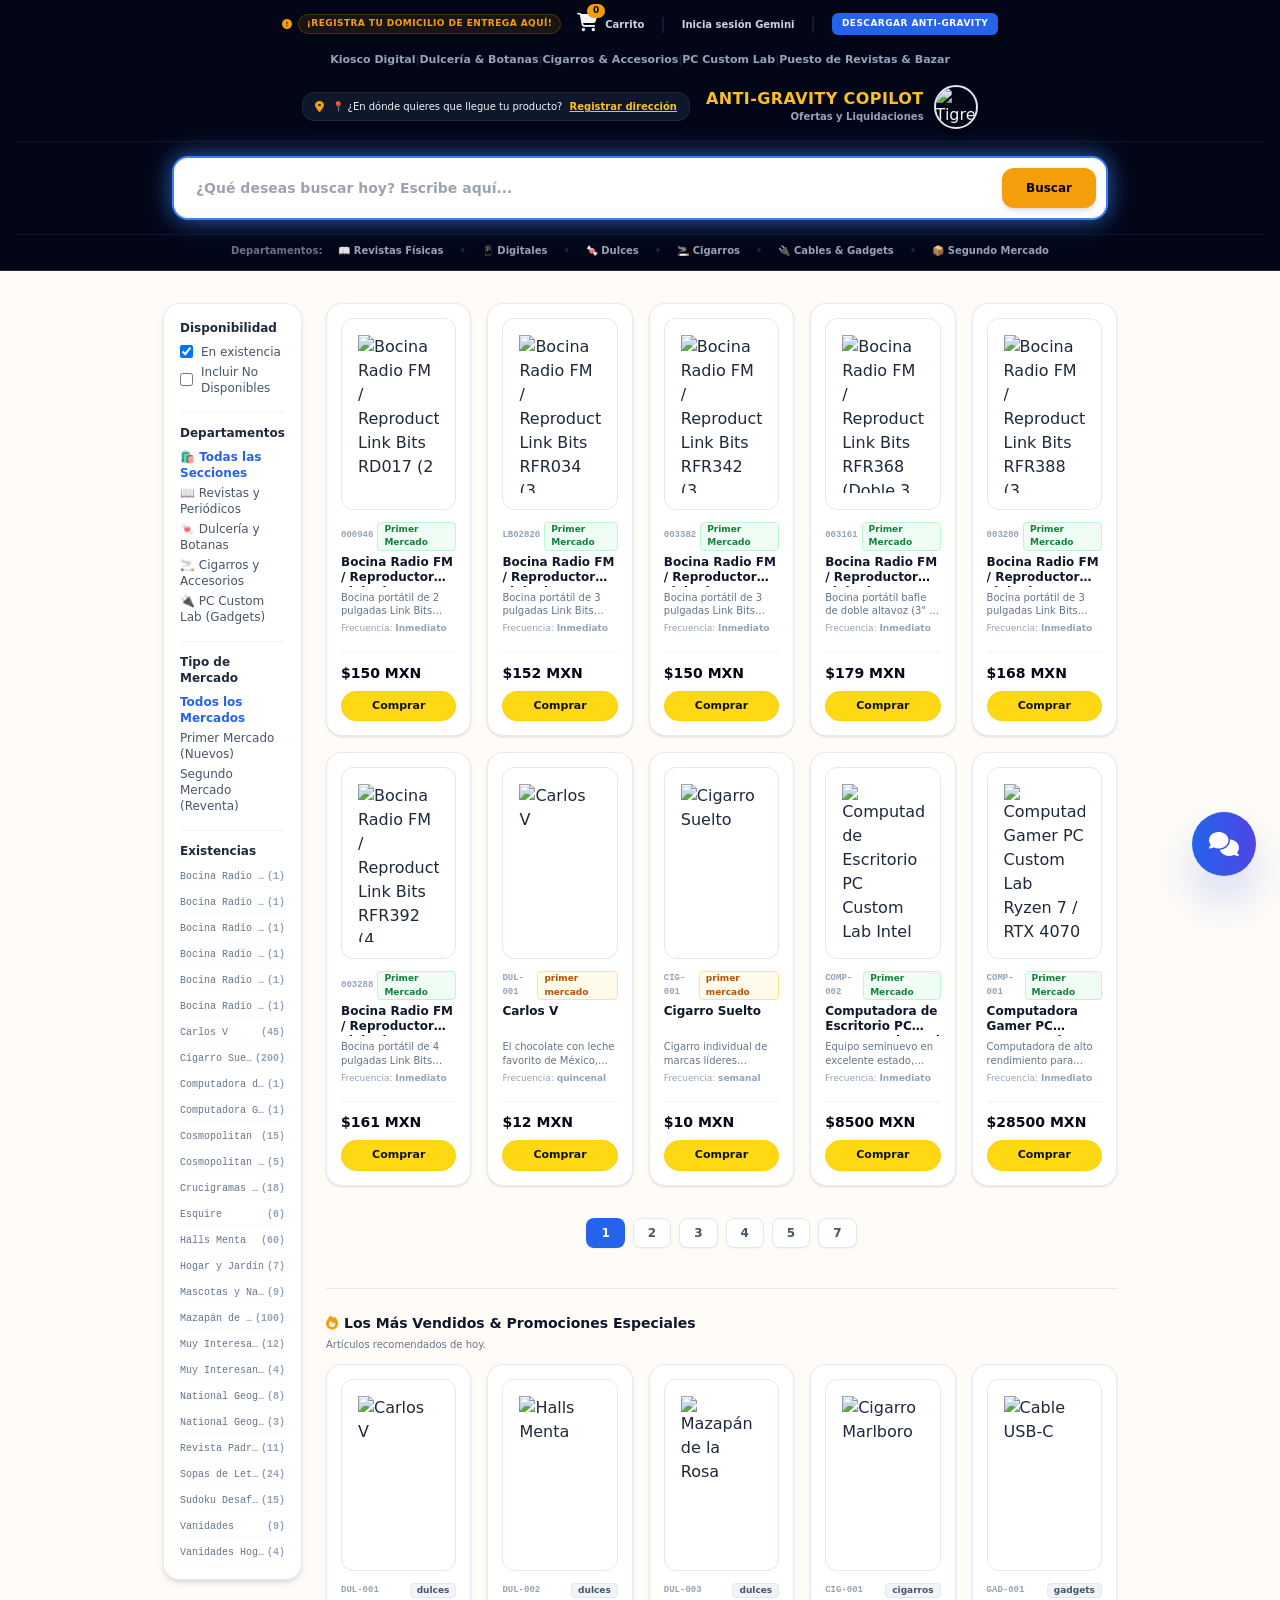
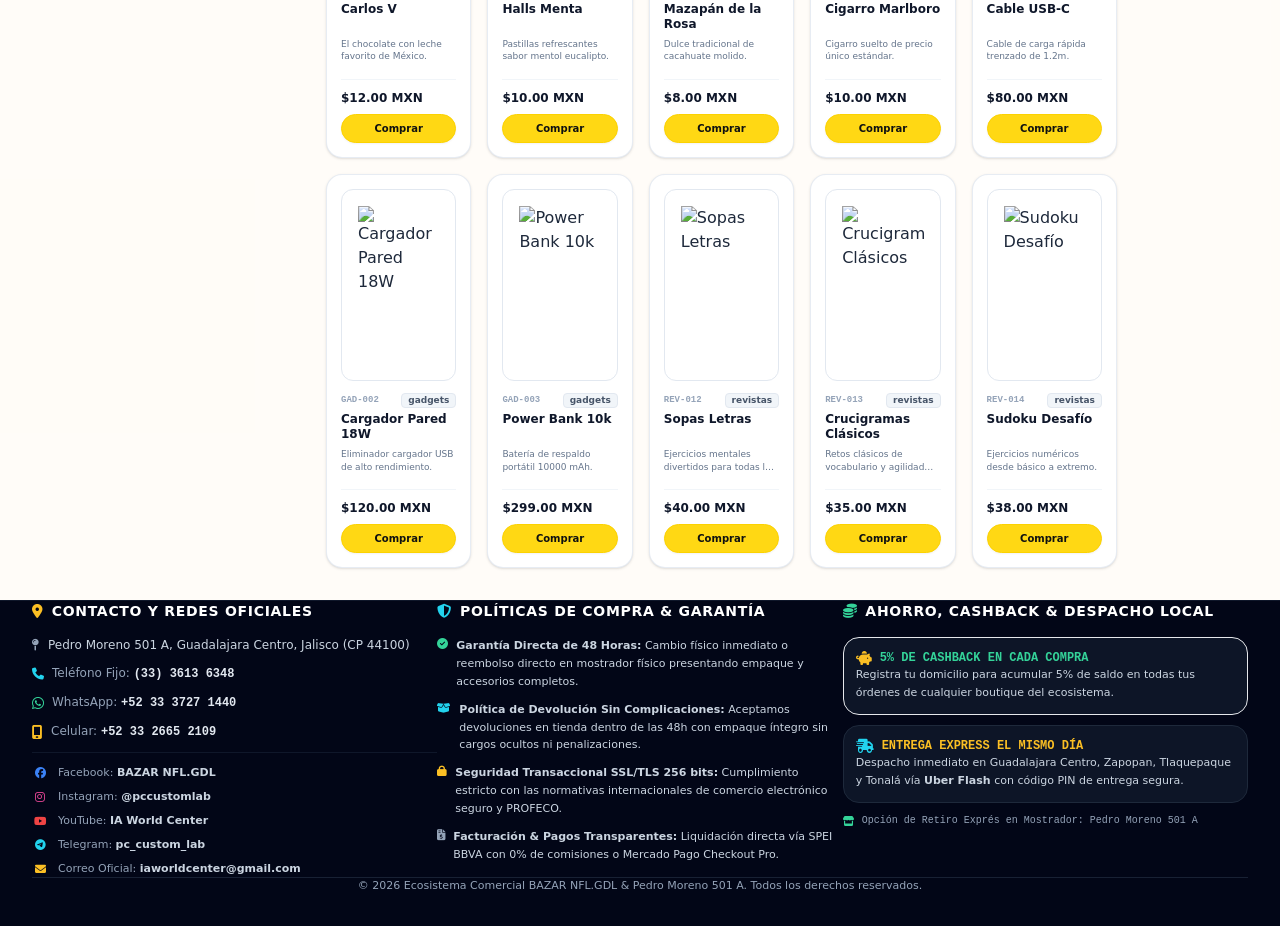
==== .hermes/desktop-attachments/index.html @ 307dc68a "perf: optimizacion PageSpeed Insights (Service Worker cache-first, defer scripts, dimensionamiento d" ====
<!DOCTYPE html>
<html lang="es">
<head>
    <meta charset="UTF-8">
    <meta name="viewport" content="width=device-width, initial-scale=1.0">
    <title>Ofertas y Liquidaciones | Puesto de Revistas &amp; Bazar</title>
    <meta name="google-site-verification" content="8K2sKSVop9TiESQupe6QkSBIJjwXpli847qEAWCq87I" />
    <meta name="google-site-verification" content="BwSy5nNuFFrHJUtxe189nJtPxM4h5QY-SxK1V8wqYDE" />
    <style>
        :root { 
            --fondo: #FFF7ED; 
            --azul: #123B5D; 
            --azul-vivo: #1677B8; 
            --naranja: #F05A28; 
            --dorado: #F6B73C; 
            --texto: #1F2937; 
            --crema: #FFFDF9; 
        }
        * { box-sizing: border-box; }
        body { 
            margin: 0; 
            background: var(--crema); 
            color: var(--texto); 
            font-family: "Segoe UI", system-ui, -apple-system, BlinkMacSystemFont, sans-serif; 
            min-height: 100vh;
            display: flex;
            flex-direction: column;
        }
        .neon-search-frame {
            border: 2px solid #3b82f6;
            box-shadow: 0 0 25px rgba(59, 130, 246, 0.75);
        }
    
        #chatbot-window { height: 520px; max-height: 85vh; }
</style>
    <link href="../../assets/css/tailwind-built.css" rel="stylesheet" />
<script>    function getCart() {
        const stored = localStorage.getItem("ecosystem_global_cart");
        return stored ? JSON.parse(stored) : [];
    }
    function saveCart(cart) {
    // FUNCIONES DEL CARRITO SLIDE-OVER DRAWER
    window.openCartDrawer = function() {
        const drawer = document.getElementById("cartDrawer");
        if (drawer) {
            drawer.classList.remove("hidden");
            renderDrawerCart();
        }
    }
    
    window.closeCartDrawer = function() {
        const drawer = document.getElementById("cartDrawer");
        if (drawer) drawer.classList.add("hidden");
    }
    
    window.removeFromCart = function(sku) {
        let cart = getCart();
        cart = cart.filter(item => item.sku !== sku);
        saveCart(cart);
        renderDrawerCart();
    }
    
    window.changeQuantity = function(sku, amount) {
        let cart = getCart();
        const item = cart.find(i => i.sku === sku);
        if (item) {
            item.quantity = (item.quantity || 1) + amount;
            if (item.quantity <= 0) {
                cart = cart.filter(i => i.sku !== sku);
            }
        }
        saveCart(cart);
        renderDrawerCart();
    }
    
    window.renderDrawerCart = function() {
        const container = document.getElementById("drawer-cart-items");
        const subtotalDisplay = document.getElementById("drawer-subtotal");
        if (!container) return;
        
        const cart = getCart();
        container.innerHTML = "";
        
        if (cart.length === 0) {
            container.innerHTML = `
                <div class="text-center py-12 text-slate-500">
                    <i class="fa-solid fa-cart-flatbed text-4xl mb-3 block opacity-40"></i>
                    <p class="text-xs font-semibold">Tu carrito está vacío.</p>
                </div>
            `;
            if (subtotalDisplay) subtotalDisplay.innerText = "$0.00 MXN";
            return;
        }
        
        let subtotal = 0;
        cart.forEach(item => {
            const price = parseFloat(item.precio);
            const qty = item.quantity || 1;
            const itemTotal = price * qty;
            subtotal += itemTotal;
            
            const div = document.createElement("div");
            div.className = "flex items-center gap-3.5 bg-slate-950 border border-slate-800/80 rounded-2xl p-3 shadow-md";
            div.innerHTML = `
                <div class="w-12 h-16 rounded-lg overflow-hidden bg-slate-900 border border-slate-800 shrink-0">
                    <img loading="lazy" src="${item.imagen}" alt="${item.nombre}" class="w-full h-full object-contain p-1 bg-slate-50">
                </div>
                <div class="flex-1 flex flex-col justify-between min-h-[50px]">
                    <div class="flex justify-between items-start gap-1">
                        <h4 class="text-[11px] font-black text-white leading-tight line-clamp-2">${item.nombre}</h4>
                        <button onclick="removeFromCart('${item.sku}')" class="text-slate-500 hover:text-red-400 text-xs cursor-pointer">
                            <i class="fa-solid fa-trash-can"></i>
                        </button>
                    </div>
                    <div class="flex justify-between items-center mt-1">
                        <span class="text-xs font-black text-amber-400">$${price.toFixed(2)}</span>
                        <div class="flex items-center gap-2.5 bg-slate-900 border border-slate-800 rounded-lg px-2 py-0.5">
                            <button onclick="changeQuantity('${item.sku}', -1)" class="text-[10px] text-slate-400 hover:text-white cursor-pointer"><i class="fa-solid fa-minus"></i></button>
                            <span class="text-[11px] font-mono font-bold w-3 text-center">${qty}</span>
                            <button onclick="changeQuantity('${item.sku}', 1)" class="text-[10px] text-slate-400 hover:text-white cursor-pointer"><i class="fa-solid fa-plus"></i></button>
                        </div>
                    </div>
                </div>
            `;
            container.appendChild(div);
        });
        
        if (subtotalDisplay) subtotalDisplay.innerText = `$${subtotal.toFixed(2)} MXN`;
    }

        localStorage.setItem("ecosystem_global_cart", JSON.stringify(cart));
        updateCartBadge();
    }
    function updateCartBadge() {
        const cart = getCart();
        let totalQty = 0;
        cart.forEach(item => totalQty += (item.quantity || 1));
        const badge = document.getElementById("cart-badge-count");
        if (badge) badge.innerText = totalQty;
    }
    function addToCart(sku) {
        const prod = productCatalog.find(p => p.sku === sku);
        if (!prod) return;

        const cart = getCart();
        const existing = cart.find(item => item.sku === sku);
        if (existing) {
            existing.quantity = (existing.quantity || 1) + 1;
        } else {
            cart.push({ ...prod, quantity: 1 });
        }
        saveCart(cart);

        // Show toast alert for 3 seconds
        const toast = document.getElementById("cartToast");
        const toastDetails = document.getElementById("cartToastDetails");
        let totalQty = 0;
        cart.forEach(item => totalQty += (item.quantity || 1));

        if (toast && toastDetails) {
            toastDetails.innerText = `Llevas ${totalQty} artículo(s) en tu carrito.`;
            toast.classList.remove("hidden");
            setTimeout(() => {
                toast.classList.add("hidden");
            }, 3000);
        }
    }
    function goToCheckout() {
        window.location.href = "checkout.html";
    }
    
    // Auto-update badge on load
    document.addEventListener("DOMContentLoaded", () => {
        updateCartBadge();
    });



    function updateHeaderDeliveryPrompt() {
        const promptDiv = document.getElementById("header-delivery-prompt");
        if (!promptDiv) return;
        const stored = localStorage.getItem("user_delivery_address");
        // Check if we are inside pc-custom-lab (uses relative path for checkout)
        const isPcCustomLab = window.location.pathname.includes("pc-custom-lab");
        const checkoutUrl = isPcCustomLab ? "../mi-puesto-bazar/checkout.html" : "checkout.html";
        
        if (stored) {
            const data = JSON.parse(stored);
            promptDiv.innerHTML = `<i class="fa-solid fa-location-dot text-emerald-400 animate-bounce"></i> <span class="text-emerald-400 font-bold">Enviar a ${data.name.split(' ')[0]} (${data.city.split(',')[0]})</span>`;
        } else {
            promptDiv.innerHTML = `<i class="fa-solid fa-circle-exclamation text-amber-500 animate-pulse"></i> <span class="text-amber-500 font-black uppercase tracking-wider text-[9px] bg-amber-500/10 px-2 py-0.5 rounded-full border border-amber-500/20">¡Registra tu domicilio de entrega aquí!</span>`;
        }
        promptDiv.classList.remove("hidden");
    }
    
    // Auto-run on load
    document.addEventListener("DOMContentLoaded", () => {
        updateHeaderDeliveryPrompt();
    });

</script>
    <link rel="stylesheet" href="https://cdnjs.cloudflare.com/ajax/libs/font-awesome/6.4.0/css/all.min.css">

    <!-- Open Graph para Applebot, Siri, Spotlight, Facebook, Discord -->
    <meta property="og:title" content="Ofertas y Liquidaciones | Tienda Oficial" />
    <meta property="og:description" content="Encuentra las mejores ofertas y liquidaciones en revistas, dulces, cigarros y gadgets en nuestro puesto local. ¡Hasta 5% de cashback!" />
    <meta property="og:image" content="https://iaworldcenter-creator.github.io/ofertas-y-liquidaciones-/assets/img/portadas/science_cover.webp" />
    <meta property="og:url" content="https://iaworldcenter-creator.github.io/ofertas-y-liquidaciones-/index.html" />
    <meta property="og:type" content="website" />
    <meta property="og:site_name" content="Puesto de Revistas &amp; Bazar" />

    <!-- Datos estructurados de Schema.org para Google, Bing y Apple Search -->
    <script type="application/ld+json">
    {
      "@context": "https://schema.org",
      "@type": "WebSite",
      "name": "Ofertas y Liquidaciones",
      "url": "https://iaworldcenter-creator.github.io/ofertas-y-liquidaciones-/index.html",
      "description": "Encuentra las mejores ofertas y liquidaciones en revistas, dulces, cigarros y gadgets en nuestro puesto local. ¡Hasta 5% de cashback!",
      "potentialAction": {
        "@type": "SearchAction",
        "target": "https://iaworldcenter-creator.github.io/ofertas-y-liquidaciones-/index.html?q={search_term_string}",
        "query-input": "required name=search_term_string"
      }
    }
    </script>


    <link rel="preload" href="https://cdnjs.cloudflare.com/ajax/libs/font-awesome/6.4.0/css/all.min.css" as="style" onload="this.onload=null;this.rel='stylesheet'">

    <style>
        @media (max-width: 768px) {
            video { display: none !important; }
            .mobile-video-fallback { display: block !important; }
        }
    </style>
    <link rel="stylesheet" href="css/ux-conversion.css">
<script>
if ('serviceWorker' in navigator) {
  window.addEventListener('load', () => {
    navigator.serviceWorker.register('./sw.js').catch(() => {});
  });
}
</script>
</head>
<body>
<!-- FRANJA NEGRA DE NAVEGACIÓN SUPERIOR AMPLIADA (ECOSISTEMA & AI CO-PILOT) -->
<!-- FRANJA NEGRA DE NAVEGACIÓN SUPERIOR AMPLIADA (ECOSISTEMA & AI CO-PILOT) -->
<header class="w-full bg-slate-950 border-b border-slate-800 pt-3 pb-3 px-4 flex flex-col gap-2.5 relative z-[100] text-slate-100">
    <!-- Nivel 1: Izquierda (Carrito, Sesión, Software) | Centro (Enlaces Ecosistema) | Derecha (Marca, Logo, Dirección) -->
    <div class="w-full flex flex-col xl:flex-row justify-between items-center gap-4 border-b border-slate-800/40 pb-3 px-2">
        
        <!-- IZQUIERDA: Carrito, Sesión y Descarga -->
        <div class="flex items-center gap-4 shrink-0 flex-wrap justify-center">
            <!-- Letrero dinámico de Domicilio para estimular el registro -->
            <div id="header-delivery-prompt" class="hidden flex items-center gap-1.5 text-[10px] cursor-pointer hover:underline text-slate-300 transition" onclick="const isPc = window.location.pathname.includes('pc-custom-lab'); window.location.href = isPc ? '../mi-puesto-bazar/checkout.html' : 'checkout.html'"></div>
            
            <!-- Carrito de Compras Estilo Amazon -->
            <div class="flex items-center gap-2 cursor-pointer group" onclick="window.location.href='checkout.html'">
                <div class="relative">
                    <i class="fa-solid fa-cart-shopping text-slate-100 text-lg hover:text-amber-400 transition"></i>
                    <span id="cart-badge-count" class="absolute -top-2 -right-2 bg-amber-500 text-slate-950 text-[9px] font-black rounded-full px-1.5 py-0.2 min-w-[15px] text-center">0</span>
                </div>
                <span class="text-[10px] font-bold text-slate-300 group-hover:text-white transition">Carrito</span>
            </div>
            <span class="text-slate-800">|</span>
            <a href="https://gemini.google.com" target="_blank" rel="noopener noreferrer" class="text-[10px] font-bold text-slate-300 hover:text-amber-400 transition">Inicia sesión Gemini</a>
            <span class="text-slate-800">|</span>
            <a href="https://github.com/google-deepmind" target="_blank" rel="noopener noreferrer" class="bg-blue-600 hover:bg-blue-500 text-white font-black px-2.5 py-1 rounded-md transition text-[9px] uppercase tracking-wider">Descargar Anti-Gravity</a>
        </div>

        <!-- CENTRO: Enlaces Ecosistema -->
        <div class="flex flex-wrap justify-center items-center gap-x-2.5 gap-y-1 text-[11px] font-semibold text-slate-400">
            <a href="https://iaworldcenter-creator.github.io/kiosco-digital/" class="hover:text-amber-400 transition">Kiosco Digital</a>
            <span class="text-slate-800">|</span>
            <a href="https://iaworldcenter-creator.github.io/dulces-bazar/" class="hover:text-amber-400 transition">Dulcería &amp; Botanas</a>
            <span class="text-slate-800">|</span>
            <a href="https://iaworldcenter-creator.github.io/cigarros-bazar/" class="hover:text-amber-400 transition">Cigarros &amp; Accesorios</a>
            <span class="text-slate-800">|</span>
            <a href="https://iaworldcenter-creator.github.io/pc-custom-lab/" class="hover:text-amber-400 transition">PC Custom Lab</a>
            <span class="text-slate-800">|</span>
            <a href="https://iaworldcenter-creator.github.io/mi-puesto-bazar/" class="hover:text-amber-400 transition">Puesto de Revistas &amp; Bazar</a>
        </div>

        <!-- DERECHA: Marca, Logo y Dirección -->
        <div class="flex items-center gap-4 shrink-0 flex-wrap justify-center">
            <!-- Dirección de Entrega -->
            <div class="flex items-center gap-2 bg-slate-900 border border-slate-800 rounded-xl px-3 py-1.5 shadow-md">
                <i class="fa-solid fa-location-dot text-amber-500 text-xs animate-bounce"></i>
                <div class="text-[10px]" id="delivery-address-display">
                    <span>📍 ¿En dónde quieres que llegue tu producto? </span>
                    <button onclick="openDeliveryModal()" class="text-amber-400 hover:text-amber-300 font-black underline ml-1 cursor-pointer">Registrar dirección</button>
                </div>
            </div>
            <!-- Logo y Marca -->
            <div class="flex items-center gap-2.5">
                <div class="flex flex-col text-right">
                    <span class="text-base font-black text-amber-400 tracking-wide uppercase leading-tight">Anti-Gravity Copilot</span>
                    <span class="text-[10px] font-bold text-slate-400 leading-none">Ofertas y Liquidaciones</span>
                </div>
                <img loading="lazy" decoding="async" src="assets/img/mascota_tigre.webp" alt="Tigre Logo" class="w-11 h-11 rounded-full object-cover border-2 border-amber-500 shadow-md">
            </div>
        </div>

    </div>

    <!-- Nivel 2: Barra de Búsqueda Centrada de 6 Columnas -->
    <div class="w-full grid grid-cols-1 md:grid-cols-8 gap-0 mt-1">
        <div class="hidden md:block col-span-1"></div>
        <div class="col-span-1 md:col-span-6 px-4 md:px-0">
            <form class="flex items-center gap-2 p-2.5 rounded-2xl bg-white w-full neon-search-frame" role="search" onsubmit="return false;">
                <label class="sr-only" for="siteSearch">¿Qué deseas buscar hoy?</label>
                <input id="siteSearch" name="q" type="text" placeholder="¿Qué deseas buscar hoy? Escribe aquí..." class="flex-1 bg-transparent border-0 outline-none text-slate-900 font-bold text-sm px-3 placeholder-slate-400" autocomplete="off">
                <button type="submit" class="bg-amber-500 hover:bg-amber-400 text-slate-950 font-black px-6 py-3 rounded-xl text-xs transition shadow-md hover:scale-103 shrink-0">Buscar</button>
            </form>
        </div>
        <div class="hidden md:block col-span-1"></div>
    </div>

    <!-- Nivel 3: Atajos de Categoría/Departamentos (Sub-Navegación) -->
    <div class="w-full flex justify-center items-center gap-4 text-[10px] font-bold text-slate-400 border-t border-slate-900 pt-2 mt-1 flex-wrap">
        <span class="text-slate-500">Departamentos:</span>
        <button onclick="filterByDept('revistas'); filterByMarket('Primer Mercado');" class="hover:text-amber-400 transition">📖 Revistas Físicas</button>
        <span class="text-slate-800">•</span>
        <a href="https://iaworldcenter-creator.github.io/kiosco-digital/" class="hover:text-amber-400 transition">📱 Digitales</a>
        <span class="text-slate-800">•</span>
        <a href="https://iaworldcenter-creator.github.io/dulces-bazar/" class="hover:text-amber-400 transition">🍬 Dulces</a>
        <span class="text-slate-800">•</span>
        <a href="https://iaworldcenter-creator.github.io/cigarros-bazar/" class="hover:text-amber-400 transition">🚬 Cigarros</a>
        <span class="text-slate-800">•</span>
        <a href="https://iaworldcenter-creator.github.io/pc-custom-lab/" class="hover:text-amber-400 transition">🔌 Cables &amp; Gadgets</a>
        <span class="text-slate-800">•</span>
        <button onclick="filterByDept('revistas'); filterByMarket('Segundo Mercado');" class="hover:text-amber-400 transition">📦 Segundo Mercado</button>
    </div>
</header>
<main id="main-content">


<!-- MODAL DE REGISTRO DE DIRECCIÓN (GLASSMORPHISM) -->
<div id="deliveryModal" class="fixed inset-0 z-[200] hidden flex items-center justify-center bg-slate-950/80 backdrop-blur-md px-4">
    <div class="bg-slate-900/90 border border-slate-800 rounded-3xl p-6 sm:p-8 max-w-md w-full shadow-2xl relative overflow-hidden text-slate-100">
        <h3 class="text-lg font-black text-white mb-2 flex items-center gap-2">
            <i class="fa-solid fa-map-location-dot text-amber-500"></i> Registrar Domicilio de Entrega
        </h3>
        <p class="text-[11px] text-slate-400 mb-4 leading-relaxed">
            ⚠️ <strong>Nota:</strong> Servicio disponible únicamente a no más de <strong>5 km de distancia</strong> de nuestra sucursal Centro.
        </p>
        <form id="deliveryForm" onsubmit="saveDeliveryAddress(event)" class="flex flex-col gap-3">
            <div>
                <label class="block text-[10px] font-mono text-slate-400 uppercase mb-1 font-bold">Nombre Completo</label>
                <input type="text" id="deliveryName" required placeholder="Ej. Juan Pérez" class="w-full bg-slate-950 border border-slate-800 rounded-xl px-3 py-2 text-xs text-white outline-none focus:border-blue-500">
            </div>
            <div>
                <label class="block text-[10px] font-mono text-slate-400 uppercase mb-1 font-bold">Teléfono de Contacto</label>
                <input type="tel" id="deliveryPhone" required placeholder="Ej. 3337271440" class="w-full bg-slate-950 border border-slate-800 rounded-xl px-3 py-2 text-xs text-white outline-none focus:border-blue-500">
            </div>
            <div>
                <label class="block text-[10px] font-mono text-slate-400 uppercase mb-1 font-bold">Correo Electrónico</label>
                <input type="email" id="deliveryEmail" required placeholder="Ej. cliente@correo.com" class="w-full bg-slate-950 border border-slate-800 rounded-xl px-3 py-2 text-xs text-white outline-none focus:border-blue-500">
            </div>
            <div>
                <label class="block text-[10px] font-mono text-slate-400 uppercase mb-1 font-bold">Calle y Número</label>
                <input type="text" id="deliveryStreet" required placeholder="Ej. Av. Pedro Moreno 123" class="w-full bg-slate-950 border border-slate-800 rounded-xl px-3 py-2 text-xs text-white outline-none focus:border-blue-500">
            </div>
            <div class="grid grid-cols-2 gap-2.5">
                <div>
                    <label class="block text-[10px] font-mono text-slate-400 uppercase mb-1 font-bold">Colonia</label>
                    <input type="text" id="deliveryColonia" required placeholder="Ej. Centro" class="w-full bg-slate-950 border border-slate-800 rounded-xl px-3 py-2 text-xs text-white outline-none focus:border-blue-500">
                </div>
                <div>
                    <label class="block text-[10px] font-mono text-slate-400 uppercase mb-1 font-bold">Ciudad</label>
                    <input type="text" id="deliveryCity" required placeholder="Ej. Guadalajara" class="w-full bg-slate-950 border border-slate-800 rounded-xl px-3 py-2 text-xs text-white outline-none focus:border-blue-500">
                </div>
            </div>
            <div class="flex gap-2.5 mt-2">
                <button type="button" onclick="closeDeliveryModal()" class="flex-1 bg-slate-800 hover:bg-slate-700 text-slate-300 font-bold py-2 rounded-xl text-xs transition">Cancelar</button>
                <button type="submit" class="flex-1 bg-amber-500 hover:bg-amber-400 text-slate-950 font-black py-2 rounded-xl text-xs transition">Guardar</button>
            </div>
        </form>
    </div>
</div>

<!-- CONTENIDO DE 8 COLUMNAS (1 y 8 VACÍAS PERMANENTEMENTE) -->
<main class="flex-1 bg-orange-50/15 w-full py-8 text-slate-800">
    <div class="w-full grid grid-cols-1 md:grid-cols-8 gap-6 px-4 md:px-0">
        <!-- Columna 1: Vacía -->
        <div class="hidden md:block col-span-1"></div>

        <!-- Espacio Central de 6 Columnas (Columnas 2 a 7) -->
        <div class="col-span-1 md:col-span-6 grid grid-cols-1 lg:grid-cols-6 gap-6 items-start">
            
            <!-- Columna 2 (Spans 1 de las 6 columnas centrales): Sidebar estilo Amazon (Filtros y checklist) -->
            <div class="lg:col-span-1 bg-white p-4 rounded-2xl border border-slate-200/80 shadow-md flex flex-col gap-4">
                <div>
                    <h4 class="text-xs font-black text-slate-800 mb-2">Disponibilidad</h4>
                    <label class="flex items-center gap-2 text-xs text-slate-600 mb-1 cursor-pointer">
                        <input type="checkbox" checked class="rounded border-slate-300 text-blue-600 focus:ring-blue-500">
                        <span>En existencia</span>
                    </label>
                    <label class="flex items-center gap-2 text-xs text-slate-600 cursor-pointer">
                        <input type="checkbox" class="rounded border-slate-300 text-blue-600 focus:ring-blue-500">
                        <span>Incluir No Disponibles</span>
                    </label>
                </div>

                <div class="border-t border-slate-100 pt-3">
                    <h4 class="text-xs font-black text-slate-800 mb-2">Departamentos</h4>
                    <ul class="flex flex-col gap-1 text-xs text-slate-600" id="department-filter-list">
                        <li class="font-bold text-blue-600 cursor-pointer hover:underline" onclick="filterByDept('todas')">🛍️ Todas las Secciones</li>
                        <li class="cursor-pointer hover:text-blue-600" onclick="filterByDept('revistas')">📖 Revistas y Periódicos</li>
                        <li class="cursor-pointer hover:text-blue-600" onclick="filterByDept('dulces')">🍬 Dulcería y Botanas</li>
                        <li class="cursor-pointer hover:text-blue-600" onclick="filterByDept('cigarros')">🚬 Cigarros y Accesorios</li>
                        <li class="cursor-pointer hover:text-blue-600" onclick="filterByDept('gadgets')">🔌 PC Custom Lab (Gadgets)</li>
                    </ul>
                </div>

                <div class="border-t border-slate-100 pt-3">
                    <h4 class="text-xs font-black text-slate-800 mb-2">Tipo de Mercado</h4>
                    <ul class="flex flex-col gap-1 text-xs text-slate-600" id="market-filter-list">
                        <li class="font-bold text-blue-600 cursor-pointer hover:underline" onclick="filterByMarket('todas')">Todos los Mercados</li>
                        <li class="cursor-pointer hover:text-blue-600" onclick="filterByMarket('Primer Mercado')">Primer Mercado (Nuevos)</li>
                        <li class="cursor-pointer hover:text-blue-600" onclick="filterByMarket('Segundo Mercado')">Segundo Mercado (Reventa)</li>
                    </ul>
                </div>

                <div class="border-t border-slate-100 pt-3">
                    <h4 class="text-xs font-black text-slate-800 mb-2">Existencias</h4>
                    <ul class="flex flex-col gap-1.5 font-mono text-[10px] text-slate-500" id="magazine-stock-list">
                        <!-- Títulos y stock -->
                    </ul>
                </div>
            </div>

            <!-- Columnas 3 a 7 (Spans 5 de las 6 columnas centrales): Rejilla de 5 columnas de tarjetas de producto -->
            <div class="lg:col-span-5 flex flex-col gap-6">
                <!-- Grid de 5 columnas en Escritorio, Scroll Horizontal en Móvil -->
                <div class="flex md:grid overflow-x-auto md:overflow-x-visible snap-x snap-mandatory md:snap-none grid-cols-1 sm:grid-cols-2 md:grid-cols-4 lg:grid-cols-5 gap-4 pb-4 md:pb-0" id="products-grid-container">
                    <!-- Tarjetas de producto cargadas por JS (10 rectángulos en total) -->
                </div>

                <!-- Paginación: Página 1, 2, 3, 4, 5, 7 -->
                <div class="flex justify-center items-center gap-2 mt-2 flex-wrap" id="pagination-controls">
                    <!-- Botones de página -->
                </div>

                <!-- SECCIÓN: LOS MÁS VENDIDOS & PROMOCIONES (10 productos) -->
                <div class="border-t border-slate-200 pt-6 mt-4 flex flex-col gap-3">
                    <h3 class="text-sm font-black text-slate-900 flex items-center gap-1.5">
                        <i class="fa-solid fa-fire text-amber-500"></i> Los Más Vendidos &amp; Promociones Especiales
                    </h3>
                    <p class="text-[10px] text-slate-500 -mt-2">Artículos recomendados de hoy.</p>
                    <div class="flex md:grid overflow-x-auto md:overflow-x-visible snap-x snap-mandatory md:snap-none grid-cols-1 sm:grid-cols-2 md:grid-cols-4 lg:grid-cols-5 gap-4 pb-4 md:pb-0" id="featured-grid-container">
                        <!-- 10 productos cargados por JS -->
                    </div>
                </div>
            </div>

        </div>

        <!-- Columna 8: Vacía -->
        <div class="hidden md:block col-span-1"></div>
    </div>
</main>

<script>
    // Base de datos de productos (Coincide con catalog.csv)
    const productCatalog = [
        {
                "sku": "000946",
                "nombre": "Bocina Radio FM / Reproductor Link Bits RD017 (2\" LED / TWS)",
                "imagen": "assets/img/bocinas/Gemini_Generated_Image_thbep9thbep9thbe.webp",
                "precio": "150",
                "frecuencia": "Inmediato",
                "inventario_tipo": "Primer Mercado",
                "categoria": "gadgets",
                "existencias": "1",
                "descripcion": "Bocina portátil de 2 pulgadas Link Bits modelo RD017. Cuenta con conexión Bluetooth inalámbrica, radio FM, reproductor USB y MicroSD/TF, iluminación LED multicolor y tecnología TWS.",
                "precio_original": "218",
                "modelo_caja": "RD017",
                "descuento": "45% OFF",
                "tamano_altavoz": "2 Pulgadas",
                "caracteristicas": "Conexión Bluetooth, Radio FM, Entrada USB, Tarjeta MicroSD/TF, Luces LED Multicolor, Tecnología TWS, Sonido HD"
        },
        {
                "sku": "LB02820",
                "nombre": "Bocina Radio FM / Reproductor Link Bits RFR034 (3\" Con Asa / TWS)",
                "imagen": "assets/img/bocinas/Gemini_Generated_Image_2ppzz92ppzz92ppz.webp",
                "precio": "152",
                "frecuencia": "Inmediato",
                "inventario_tipo": "Primer Mercado",
                "categoria": "gadgets",
                "existencias": "1",
                "descripcion": "Bocina portátil de 3 pulgadas Link Bits modelo RFR034 con asa de transporte integrada. Incluye Bluetooth, radio FM, reproductor USB/MicroSD y función TWS.",
                "precio_original": "221",
                "modelo_caja": "RFR034",
                "descuento": "45% OFF",
                "tamano_altavoz": "3 Pulgadas",
                "caracteristicas": "Conexión Bluetooth, Radio FM, Entrada USB, Tarjeta MicroSD/TF, Asa Superior Integrada, Tecnología TWS"
        },
        {
                "sku": "003382",
                "nombre": "Bocina Radio FM / Reproductor Link Bits RFR342 (3\" LED HD / TWS)",
                "imagen": "assets/img/bocinas/Gemini_Generated_Image_ikl59pikl59pikl5.webp",
                "precio": "150",
                "frecuencia": "Inmediato",
                "inventario_tipo": "Primer Mercado",
                "categoria": "gadgets",
                "existencias": "1",
                "descripcion": "Bocina portátil de 3 pulgadas Link Bits modelo RFR342. Diseño compacto con rejilla protectora, iluminación LED rítmica, Bluetooth, radio FM, USB/MicroSD y TWS.",
                "precio_original": "218",
                "modelo_caja": "RFR342",
                "descuento": "45% OFF",
                "tamano_altavoz": "3 Pulgadas",
                "caracteristicas": "Conexión Bluetooth, Radio FM, Entrada USB, Tarjeta MicroSD/TF, Luces LED, Sonido HD, Tecnología TWS"
        },
        {
                "sku": "003161",
                "nombre": "Bocina Radio FM / Reproductor Link Bits RFR368 (Doble 3\" x2 / Display / TWS)",
                "imagen": "assets/img/bocinas/Gemini_Generated_Image_yxthc8yxthc8yxth.webp",
                "precio": "179",
                "frecuencia": "Inmediato",
                "inventario_tipo": "Primer Mercado",
                "categoria": "gadgets",
                "existencias": "1",
                "descripcion": "Bocina portátil bafle de doble altavoz (3\" x 2) Link Bits modelo RFR368. Equipada con pantalla digital frontal, doble woofer con iluminación LED, radio FM, USB/MicroSD y TWS.",
                "precio_original": "260",
                "modelo_caja": "RFR368",
                "descuento": "45% OFF",
                "tamano_altavoz": "Doble 3\" (3\" x2)",
                "caracteristicas": "Doble Altavoz de 3\", Pantalla Display Digital, Conexión Bluetooth, Radio FM, Entrada USB, Tarjeta MicroSD/TF, Luces LED, TWS"
        },
        {
                "sku": "003280",
                "nombre": "Bocina Radio FM / Reproductor Link Bits RFR388 (3\" C/Micrófono / TWS)",
                "imagen": "assets/img/bocinas/Gemini_Generated_Image_n0hl1sn0hl1sn0hl.webp",
                "precio": "168",
                "frecuencia": "Inmediato",
                "inventario_tipo": "Primer Mercado",
                "categoria": "gadgets",
                "existencias": "1",
                "descripcion": "Bocina portátil de 3 pulgadas Link Bits modelo RFR388. Incluye micrófono alámbrico para karaoke o avisos, luces LED decorativas, Bluetooth, radio FM, lector USB/MicroSD y TWS.",
                "precio_original": "244",
                "modelo_caja": "RFR388",
                "descuento": "45% OFF",
                "tamano_altavoz": "3 Pulgadas",
                "caracteristicas": "Incluye Micrófono Alámbrico, Conexión Bluetooth, Radio FM, Entrada USB, Tarjeta MicroSD/TF, Luces LED, Tecnología TWS"
        },
        {
                "sku": "003288",
                "nombre": "Bocina Radio FM / Reproductor Link Bits RFR392 (4\" LED HD / TWS)",
                "imagen": "assets/img/bocinas/Gemini_Generated_Image_c92fjrc92fjrc92f.webp",
                "precio": "161",
                "frecuencia": "Inmediato",
                "inventario_tipo": "Primer Mercado",
                "categoria": "gadgets",
                "existencias": "1",
                "descripcion": "Bocina portátil de 4 pulgadas Link Bits modelo RFR392. Mayor potencia con altavoz de 4\", sonido HD, iluminación LED frontal, radio FM, reproductor USB/MicroSD y TWS.",
                "precio_original": "234",
                "modelo_caja": "RFR392",
                "descuento": "45% OFF",
                "tamano_altavoz": "4 Pulgadas",
                "caracteristicas": "Altavoz de 4\", Conexión Bluetooth, Radio FM, Entrada USB, Tarjeta MicroSD/TF, Luces LED rítmicas, Sonido HD, TWS"
        },
        {
                "sku": "DUL-001",
                "nombre": "Carlos V",
                "imagen": "assets/img/mascota_tigre.webp",
                "precio": "12",
                "frecuencia": "quincenal",
                "inventario_tipo": "primer mercado",
                "categoria": "dulces",
                "existencias": "45",
                "descripcion": "El chocolate con leche favorito de México, ideal para saciar un antojo dulce instantáneo.",
                "precio_original": "",
                "modelo_caja": "",
                "descuento": "",
                "tamano_altavoz": "",
                "caracteristicas": ""
        },
        {
                "sku": "CIG-001",
                "nombre": "Cigarro Suelto",
                "imagen": "assets/img/mascota_tigre.webp",
                "precio": "10",
                "frecuencia": "semanal",
                "inventario_tipo": "primer mercado",
                "categoria": "cigarros",
                "existencias": "200",
                "descripcion": "Cigarro individual de marcas líderes nacionales con precio de venta único y estándar.",
                "precio_original": "",
                "modelo_caja": "",
                "descuento": "",
                "tamano_altavoz": "",
                "caracteristicas": ""
        },
        {
                "sku": "COMP-002",
                "nombre": "Computadora de Escritorio PC Custom Lab Intel i5 / 16GB RAM / 500GB SSD",
                "imagen": "assets/img/portadas/tech_cover.webp",
                "precio": "8500",
                "frecuencia": "Inmediato",
                "inventario_tipo": "Primer Mercado",
                "categoria": "gadgets",
                "existencias": "1",
                "descripcion": "Equipo seminuevo en excelente estado, ideal para oficina, estudiantes y tareas del hogar.",
                "precio_original": "",
                "modelo_caja": "",
                "descuento": "",
                "tamano_altavoz": "",
                "caracteristicas": "Intel i5, 16GB RAM, 500GB SSD"
        },
        {
                "sku": "COMP-001",
                "nombre": "Computadora Gamer PC Custom Lab Ryzen 7 / RTX 4070 / 32GB RAM / 1TB SSD",
                "imagen": "assets/img/portadas/tech_cover.webp",
                "precio": "28500",
                "frecuencia": "Inmediato",
                "inventario_tipo": "Primer Mercado",
                "categoria": "gadgets",
                "existencias": "1",
                "descripcion": "Computadora de alto rendimiento para gaming y diseño. Ensamble premium nuevo con componentes certificados.",
                "precio_original": "",
                "modelo_caja": "",
                "descuento": "",
                "tamano_altavoz": "",
                "caracteristicas": "Ryzen 7, RTX 4070, 32GB RAM, 1TB SSD"
        },
        {
                "sku": "REV-003",
                "nombre": "Cosmopolitan",
                "imagen": "assets/img/portadas/casa_cover.webp",
                "precio": "75",
                "frecuencia": "mensual",
                "inventario_tipo": "primer mercado",
                "categoria": "revistas",
                "existencias": "15",
                "descripcion": "Moda, estilo de vida, tendencias de belleza e historias inspiradoras para la mujer moderna.",
                "precio_original": "",
                "modelo_caja": "",
                "descuento": "",
                "tamano_altavoz": "",
                "caracteristicas": ""
        },
        {
                "sku": "REV-008",
                "nombre": "Cosmopolitan Moda",
                "imagen": "assets/img/portadas/casa_cover.webp",
                "precio": "75",
                "frecuencia": "mensual",
                "inventario_tipo": "primer mercado",
                "categoria": "revistas",
                "existencias": "5",
                "descripcion": "Especial de temporada con las pasarelas internacionales y colecciones otoño-invierno.",
                "precio_original": "",
                "modelo_caja": "",
                "descuento": "",
                "tamano_altavoz": "",
                "caracteristicas": ""
        },
        {
                "sku": "REV-013",
                "nombre": "Crucigramas Clásicos",
                "imagen": "assets/img/portadas/tech_cover.webp",
                "precio": "35",
                "frecuencia": "semanal",
                "inventario_tipo": "segundo mercado",
                "categoria": "revistas",
                "existencias": "18",
                "descripcion": "Los retos clásicos de palabras y conocimiento general para resolver en tus ratos libres.",
                "precio_original": "",
                "modelo_caja": "",
                "descuento": "",
                "tamano_altavoz": "",
                "caracteristicas": ""
        },
        {
                "sku": "REV-005",
                "nombre": "Esquire",
                "imagen": "assets/img/portadas/tech_cover.webp",
                "precio": "90",
                "frecuencia": "mensual",
                "inventario_tipo": "primer mercado",
                "categoria": "revistas",
                "existencias": "6",
                "descripcion": "Estilo de vida masculino, alta relojería, automovilismo y cultura contemporánea.",
                "precio_original": "",
                "modelo_caja": "",
                "descuento": "",
                "tamano_altavoz": "",
                "caracteristicas": ""
        },
        {
                "sku": "DUL-002",
                "nombre": "Halls Menta",
                "imagen": "assets/img/mascota_tigre.webp",
                "precio": "10",
                "frecuencia": "quincenal",
                "inventario_tipo": "primer mercado",
                "categoria": "dulces",
                "existencias": "60",
                "descripcion": "Pastillas refrescantes con sabor a mentol eucalipto para despejar tu garganta y respiración.",
                "precio_original": "",
                "modelo_caja": "",
                "descuento": "",
                "tamano_altavoz": "",
                "caracteristicas": ""
        },
        {
                "sku": "REV-010",
                "nombre": "Hogar y Jardín",
                "imagen": "assets/img/portadas/casa_cover.webp",
                "precio": "65",
                "frecuencia": "mensual",
                "inventario_tipo": "primer mercado",
                "categoria": "revistas",
                "existencias": "7",
                "descripcion": "Paisajismo, cuidado de plantas de interiores y diseño de terrazas urbanas.",
                "precio_original": "",
                "modelo_caja": "",
                "descuento": "",
                "tamano_altavoz": "",
                "caracteristicas": ""
        },
        {
                "sku": "REV-011",
                "nombre": "Mascotas y Naturaleza",
                "imagen": "assets/img/portadas/wildlife_cover.webp",
                "precio": "60",
                "frecuencia": "mensual",
                "inventario_tipo": "primer mercado",
                "categoria": "revistas",
                "existencias": "9",
                "descripcion": "El bienestar de tu mascota: nutrición, salud veterinaria y psicología animal.",
                "precio_original": "",
                "modelo_caja": "",
                "descuento": "",
                "tamano_altavoz": "",
                "caracteristicas": ""
        },
        {
                "sku": "DUL-003",
                "nombre": "Mazapán de la Rosa Grande",
                "imagen": "assets/img/mascota_tigre.webp",
                "precio": "8",
                "frecuencia": "quincenal",
                "inventario_tipo": "primer mercado",
                "categoria": "dulces",
                "existencias": "100",
                "descripcion": "El dulce tradicional de cacahuate molido con textura suave y sabor inigualable.",
                "precio_original": "",
                "modelo_caja": "",
                "descuento": "",
                "tamano_altavoz": "",
                "caracteristicas": ""
        },
        {
                "sku": "REV-001",
                "nombre": "Muy Interesante",
                "imagen": "assets/img/portadas/science_cover.webp",
                "precio": "85",
                "frecuencia": "mensual",
                "inventario_tipo": "primer mercado",
                "categoria": "revistas",
                "existencias": "12",
                "descripcion": "Descubre las últimas fronteras de la ciencia, tecnología y el universo.",
                "precio_original": "",
                "modelo_caja": "",
                "descuento": "",
                "tamano_altavoz": "",
                "caracteristicas": ""
        },
        {
                "sku": "REV-006",
                "nombre": "Muy Interesante Ciencia",
                "imagen": "assets/img/portadas/science_cover.webp",
                "precio": "85",
                "frecuencia": "mensual",
                "inventario_tipo": "primer mercado",
                "categoria": "revistas",
                "existencias": "4",
                "descripcion": "Edición especial dedicada a la física cuántica, biotecnología y medicina del futuro.",
                "precio_original": "",
                "modelo_caja": "",
                "descuento": "",
                "tamano_altavoz": "",
                "caracteristicas": ""
        },
        {
                "sku": "REV-002",
                "nombre": "National Geographic",
                "imagen": "assets/img/portadas/travel_cover.webp",
                "precio": "95",
                "frecuencia": "mensual",
                "inventario_tipo": "primer mercado",
                "categoria": "revistas",
                "existencias": "8",
                "descripcion": "Explora las maravillas naturales y culturas de nuestro planeta con fotografía galardonada.",
                "precio_original": "",
                "modelo_caja": "",
                "descuento": "",
                "tamano_altavoz": "",
                "caracteristicas": ""
        },
        {
                "sku": "REV-007",
                "nombre": "National Geographic Viajes",
                "imagen": "assets/img/portadas/travel_cover.webp",
                "precio": "95",
                "frecuencia": "mensual",
                "inventario_tipo": "primer mercado",
                "categoria": "revistas",
                "existencias": "3",
                "descripcion": "Guías completas de destinos mundiales, consejos de viaje y mapas detallados.",
                "precio_original": "",
                "modelo_caja": "",
                "descuento": "",
                "tamano_altavoz": "",
                "caracteristicas": ""
        },
        {
                "sku": "REV-015",
                "nombre": "Revista Padres e Hijos 2016",
                "imagen": "assets/img/portadas/wildlife_cover.webp",
                "precio": "30",
                "frecuencia": "mensual",
                "inventario_tipo": "segundo mercado",
                "categoria": "revistas",
                "existencias": "11",
                "descripcion": "Consejos atemporales de pediatría, crianza respetuosa y estimulación temprana para bebés.",
                "precio_original": "",
                "modelo_caja": "",
                "descuento": "",
                "tamano_altavoz": "",
                "caracteristicas": ""
        },
        {
                "sku": "REV-012",
                "nombre": "Sopas de Letras Gigante",
                "imagen": "assets/img/portadas/tech_cover.webp",
                "precio": "40",
                "frecuencia": "quincenal",
                "inventario_tipo": "segundo mercado",
                "categoria": "revistas",
                "existencias": "24",
                "descripcion": "Ejercicios mentales divertidos para mantener la mente activa y ágil a cualquier edad.",
                "precio_original": "",
                "modelo_caja": "",
                "descuento": "",
                "tamano_altavoz": "",
                "caracteristicas": ""
        },
        {
                "sku": "REV-014",
                "nombre": "Sudoku Desafío",
                "imagen": "assets/img/portadas/tech_cover.webp",
                "precio": "38",
                "frecuencia": "quincenal",
                "inventario_tipo": "segundo mercado",
                "categoria": "revistas",
                "existencias": "15",
                "descripcion": "Rompecabezas numéricos desde nivel básico hasta extremo para entrenar la concentración.",
                "precio_original": "",
                "modelo_caja": "",
                "descuento": "",
                "tamano_altavoz": "",
                "caracteristicas": ""
        },
        {
                "sku": "REV-004",
                "nombre": "Vanidades",
                "imagen": "assets/img/portadas/casa_cover.webp",
                "precio": "70",
                "frecuencia": "quincenal",
                "inventario_tipo": "primer mercado",
                "categoria": "revistas",
                "existencias": "9",
                "descripcion": "La revista líder de entretenimiento, realeza, recetas y decoración en español.",
                "precio_original": "",
                "modelo_caja": "",
                "descuento": "",
                "tamano_altavoz": "",
                "caracteristicas": ""
        },
        {
                "sku": "REV-009",
                "nombre": "Vanidades Hogar",
                "imagen": "assets/img/portadas/casa_cover.webp",
                "precio": "70",
                "frecuencia": "quincenal",
                "inventario_tipo": "primer mercado",
                "categoria": "revistas",
                "existencias": "4",
                "descripcion": "Ideas prácticas para organizar tu espacio, decoración de interiores y recetas rápidas.",
                "precio_original": "",
                "modelo_caja": "",
                "descuento": "",
                "tamano_altavoz": "",
                "caracteristicas": ""
        }
];

    let currentPage = 1;
    const itemsPerPage = 10;
    const totalPagesList = [1, 2, 3, 4, 5, 7];
    let activeDept = "todas";
    let activeMarket = "todas";
    let searchQuery = "";

        // Productos destacados (Dulces, cigarros, gadgets)
    const featuredCatalog = [
        {sku: "DUL-001", nombre: "Carlos V", imagen: "assets/img/mascota_tigre.webp", precio: "12.00", frecuencia: "Inmediato", inventario_tipo: "Primer Mercado", categoria: "dulces", existencias: 45, descripcion: "El chocolate con leche favorito de México."},
        {sku: "DUL-002", nombre: "Halls Menta", imagen: "assets/img/mascota_tigre.webp", precio: "10.00", frecuencia: "Inmediato", inventario_tipo: "Primer Mercado", categoria: "dulces", existencias: 60, descripcion: "Pastillas refrescantes sabor mentol eucalipto."},
        {sku: "DUL-003", nombre: "Mazapán de la Rosa", imagen: "assets/img/mascota_tigre.webp", precio: "8.00", frecuencia: "Inmediato", inventario_tipo: "Primer Mercado", categoria: "dulces", existencias: 100, descripcion: "Dulce tradicional de cacahuate molido."},
        {sku: "CIG-001", nombre: "Cigarro Marlboro", imagen: "assets/img/mascota_tigre.webp", precio: "10.00", frecuencia: "Inmediato", inventario_tipo: "Primer Mercado", categoria: "cigarros", existencias: 200, descripcion: "Cigarro suelto de precio único estándar."},
        {sku: "GAD-001", nombre: "Cable USB-C", imagen: "assets/img/portadas/tech_cover.webp", precio: "80.00", frecuencia: "Inmediato", inventario_tipo: "Primer Mercado", categoria: "gadgets", existencias: 14, descripcion: "Cable de carga rápida trenzado de 1.2m."},
        {sku: "GAD-002", nombre: "Cargador Pared 18W", imagen: "assets/img/portadas/tech_cover.webp", precio: "120.00", frecuencia: "Inmediato", inventario_tipo: "Primer Mercado", categoria: "gadgets", existencias: 8, descripcion: "Eliminador cargador USB de alto rendimiento."},
        {sku: "GAD-003", nombre: "Power Bank 10k", imagen: "assets/img/portadas/tech_cover.webp", precio: "299.00", frecuencia: "Inmediato", inventario_tipo: "Primer Mercado", categoria: "gadgets", existencias: 5, descripcion: "Batería de respaldo portátil 10000 mAh."},
        {sku: "REV-012", nombre: "Sopas Letras", imagen: "assets/img/portadas/tech_cover.webp", precio: "40.00", frecuencia: "Quincenal", inventario_tipo: "Segundo Mercado", categoria: "revistas", existencias: 24, descripcion: "Ejercicios mentales divertidos para todas las edades."},
        {sku: "REV-013", nombre: "Crucigramas Clásicos", imagen: "assets/img/portadas/tech_cover.webp", precio: "35.00", frecuencia: "Semanal", inventario_tipo: "Segundo Mercado", categoria: "revistas", existencias: 18, descripcion: "Retos clásicos de vocabulario y agilidad mental."},
        {sku: "REV-014", nombre: "Sudoku Desafío", imagen: "assets/img/portadas/tech_cover.webp", precio: "38.00", frecuencia: "Quincenal", inventario_tipo: "Segundo Mercado", categoria: "revistas", existencias: 15, descripcion: "Ejercicios numéricos desde básico a extremo."}
    ];

    function renderFeaturedGrid() {
        const container = document.getElementById("featured-grid-container");
        if (!container) return;
        container.innerHTML = "";
        
        featuredCatalog.forEach(p => {
            const card = document.createElement("div");
            card.className = "bg-white p-3.5 rounded-2xl border border-slate-200/80 shadow hover:shadow-md transition duration-200 flex flex-col justify-between h-full cursor-pointer hover:border-amber-400 snap-start shrink-0 w-[170px] md:w-auto";
            card.onclick = () => {
                window.location.href = `producto.html?sku=${p.sku}`;
            };
            card.innerHTML = `
                <div class="flex flex-col gap-2">
                    <div class="w-full w-full h-40 md:h-48 overflow-hidden rounded-xl bg-white border border-slate-200 flex items-center justify-center p-2">
                        <img loading="lazy" decoding="async" src="${p.imagen}" alt="${p.nombre}" class="w-full h-full object-contain p-2 bg-white hover:scale-103 transition duration-300">
                    </div>
                    <div class="flex flex-col gap-1 mt-1">
                        <div class="flex justify-between items-center gap-1">
                            <span class="text-[9px] font-mono font-bold text-slate-400">${p.sku}</span>
                            <span class="text-[9px] font-bold px-1.5 py-0.2 rounded bg-slate-100 text-slate-600 border border-slate-200">${p.categoria}</span>
                        </div>
                        <h4 class="text-xs font-black text-slate-900 leading-tight line-clamp-2 min-h-[32px]">${p.nombre}</h4>
                        <p class="text-[9px] text-slate-500 line-clamp-2 leading-snug">${p.descripcion}</p>
                    </div>
                </div>
                <div class="flex flex-col gap-2 mt-4 pt-2.5 border-t border-slate-100">
                    <span class="text-xs font-black text-slate-900">$${p.precio} MXN</span>
                    <a href="checkout.html?sku=${p.sku}" onclick="event.stopPropagation();" class="bg-[#FFD814] hover:bg-[#F7CA00] text-[#0F1111] font-bold py-1.5 rounded-full text-[10px] text-center shadow-sm border border-[#FCD200] transition active:scale-97">
                        Comprar
                    </a>
                </div>
            `;
            container.appendChild(card);
        });
    }

    function renderStockList() {
        const listContainer = document.getElementById("magazine-stock-list");
        listContainer.innerHTML = "";
        productCatalog.forEach(p => {
            const li = document.createElement("li");
            li.className = "flex justify-between items-center py-0.5 border-b border-slate-50 hover:text-blue-600 transition cursor-pointer";
            li.innerHTML = `
                <span class="truncate max-w-[90px]">${p.nombre}</span>
                <span class="font-bold text-slate-400">(${p.existencias})</span>
            `;
            li.onclick = () => {
                const searchInput = document.getElementById("siteSearch");
                if (searchInput) {
                    searchInput.value = p.nombre;
                    performSearch(p.nombre);
                }
            };
            listContainer.appendChild(li);
        });
    }

    function renderGrid(page, searchFilter = "", categoryFilter = "todas") {
        const gridContainer = document.getElementById("products-grid-container");
        gridContainer.innerHTML = "";

        // Apply filters
        let filtered = productCatalog;
        if (categoryFilter !== "todas") {
            filtered = filtered.filter(p => p.categoria === categoryFilter);
        }
        if (activeMarket !== "todas") {
            filtered = filtered.filter(p => p.inventario_tipo === activeMarket);
        }
        if (searchFilter) {
            filtered = filtered.filter(p => 
                p.nombre.toLowerCase().includes(searchFilter.toLowerCase()) || 
                p.descripcion.toLowerCase().includes(searchFilter.toLowerCase())
            );
        }

        if (filtered.length === 0) {
            gridContainer.innerHTML = `
                <div class="col-span-full bg-white p-12 rounded-3xl text-center border border-slate-200 shadow-md">
                    <i class="fa-solid fa-folder-open text-slate-300 text-4xl mb-3"></i>
                    <p class="text-sm font-semibold text-slate-500">No se encontraron productos coincidentes en el inventario.</p>
                </div>
            `;
            return;
        }

        // Paging indices
        const startIndex = (page - 1) * itemsPerPage;
        const endIndex = startIndex + itemsPerPage;
        const paginatedItems = filtered.slice(startIndex, endIndex);

        if (paginatedItems.length === 0) {
            gridContainer.innerHTML = `
                <div class="col-span-full bg-white p-12 rounded-3xl text-center border border-slate-200 shadow-md">
                    <i class="fa-solid fa-rectangle-xmark text-slate-300 text-4xl mb-3"></i>
                    <p class="text-sm font-semibold text-slate-500">Esta página está vacía. Registra más productos en el catálogo.</p>
                </div>
            `;
            return;
        }

        paginatedItems.forEach(p => {
            const card = document.createElement("div");
            // Amazon-style vertical product card
            card.className = "bg-white p-3.5 rounded-2xl border border-slate-200/80 shadow hover:shadow-md transition duration-200 flex flex-col justify-between h-full cursor-pointer hover:border-amber-400 snap-start shrink-0 w-[170px] md:w-auto";
            card.onclick = () => {
                window.location.href = `producto.html?sku=${p.sku}`;
            };
            card.innerHTML = `
                <div class="flex flex-col gap-2">
                    <!-- Image -->
                    <div class="w-full w-full h-40 md:h-48 overflow-hidden rounded-xl bg-white border border-slate-200 flex items-center justify-center p-2">
                        <img loading="lazy" decoding="async" src="${p.imagen}" alt="${p.nombre}" class="w-full h-full object-contain p-2 bg-white hover:scale-103 transition duration-300">
                    </div>
                    <!-- Details -->
                    <div class="flex flex-col gap-1 mt-1">
                        <div class="flex justify-between items-center gap-1">
                            <span class="text-[9px] font-mono font-bold text-slate-400">${p.sku}</span>
                            <span class="text-[9px] font-bold px-1.5 py-0.2 rounded ${p.inventario_tipo === 'Primer Mercado' ? 'bg-green-50 text-green-700 border border-green-200' : 'bg-amber-50 text-amber-700 border border-amber-200'}">${p.inventario_tipo}</span>
                        </div>
                        <h4 class="text-xs font-black text-slate-900 leading-tight line-clamp-2 min-h-[32px]">${p.nombre}</h4>
                        <p class="text-[10px] text-slate-500 line-clamp-2 leading-snug">${p.descripcion}</p>
                        <span class="text-[9px] text-slate-400 font-medium">Frecuencia: <strong>${p.frecuencia}</strong></span>
                    </div>
                </div>
                <!-- Price and Amazon-style Buy Button -->
                <div class="flex flex-col gap-2 mt-4 pt-2.5 border-t border-slate-100">
                    <span class="text-sm font-black text-slate-950">$${p.precio} MXN</span>
                    <a href="checkout.html?sku=${p.sku}" onclick="event.stopPropagation();" class="bg-[#FFD814] hover:bg-[#F7CA00] text-[#0F1111] font-bold py-1.5 rounded-full text-[11px] text-center shadow-sm border border-[#FCD200] transition active:scale-97">
                        Comprar
                    </a>
                </div>
            `;
            gridContainer.appendChild(card);
        });
    }

    function renderPagination() {
        const paginationContainer = document.getElementById("pagination-controls");
        paginationContainer.innerHTML = "";
        
        const filtered = productCatalog.filter(p => {
            const matchDept = activeDept === "todas" || p.categoria === activeDept;
            const matchMarket = activeMarket === "todas" || p.inventario_tipo === activeMarket;
            const matchSearch = p.nombre.toLowerCase().includes(searchQuery.toLowerCase()) || 
                                p.descripcion.toLowerCase().includes(searchQuery.toLowerCase());
            return matchDept && matchMarket && matchSearch;
        });

        const maxPage = Math.ceil(filtered.length / itemsPerPage);
        if (maxPage <= 0) return;

        // Render dynamic page number list (e.g. 1, 2, 3... up to maxPage or 7 to match mock layout)
        const pagesToDraw = [];
        for (let i = 1; i <= Math.max(maxPage, 7); i++) {
            if (i === 6) continue; // Skip 6 as requested (1,2,3,4,5,7)
            pagesToDraw.push(i);
        }

        pagesToDraw.forEach(pNum => {
            const btn = document.createElement("button");
            btn.className = `px-3.5 py-1.5 rounded-lg text-xs font-black transition border shadow-sm ${currentPage === pNum ? 'bg-blue-600 text-white border-transparent' : 'bg-white text-slate-600 border-slate-200 hover:bg-slate-50'}`;
            btn.innerText = pNum;
            btn.onclick = () => {
                currentPage = pNum;
                renderGrid(currentPage, searchQuery, activeDept);
                renderPagination();
            };
            paginationContainer.appendChild(btn);
        });
    }

    function filterByCategory(cat) {
        activeCategory = cat;
        currentPage = 1;
        
        // Style sidebar links active state
        const listItems = document.querySelectorAll("#category-filter-list li");
        listItems.forEach(li => li.classList.remove("font-bold", "text-blue-600"));
        
        if (cat === "todas") {
            listItems[0].classList.add("font-bold", "text-blue-600");
        } else if (cat === "Primer Mercado") {
            listItems[1].classList.add("font-bold", "text-blue-600");
        } else if (cat === "Segundo Mercado") {
            listItems[2].classList.add("font-bold", "text-blue-600");
        }
        
        renderGrid(currentPage, searchQuery, activeDept);
        renderPagination();
    }

    
    // FUNCIONES DE FILTRADO DE DEPARTAMENTOS Y MERCADOS (BUGFIX)
    window.filterByDept = function(dept) {
        activeDept = dept;
        currentPage = 1;
        
        const listItems = document.querySelectorAll("#category-filter-list li");
        if (listItems && listItems.length >= 5) {
            listItems.forEach(li => li.classList.remove("font-bold", "text-blue-600"));
            if (dept === "todas") listItems[0].classList.add("font-bold", "text-blue-600");
            else if (dept === "revistas") listItems[1].classList.add("font-bold", "text-blue-600");
            else if (dept === "dulces") listItems[2].classList.add("font-bold", "text-blue-600");
            else if (dept === "cigarros") listItems[3].classList.add("font-bold", "text-blue-600");
            else if (dept === "gadgets") listItems[4].classList.add("font-bold", "text-blue-600");
        }
        
        renderGrid(currentPage, searchQuery, activeDept);
        renderPagination();
    }

    window.filterByMarket = function(market) {
        activeMarket = market;
        currentPage = 1;
        
        const listItems = Array.from(document.querySelectorAll("li")).filter(li => li.getAttribute("onclick") && li.getAttribute("onclick").includes("filterByMarket"));
        if (listItems && listItems.length >= 3) {
            listItems.forEach(li => li.classList.remove("font-bold", "text-blue-600"));
            if (market === "todas") listItems[0].classList.add("font-bold", "text-blue-600");
            else if (market === "Primer Mercado") listItems[1].classList.add("font-bold", "text-blue-600");
            else if (market === "Segundo Mercado") listItems[2].classList.add("font-bold", "text-blue-600");
        }
        
        renderGrid(currentPage, searchQuery, activeDept);
        renderPagination();
    }

    // ENRUTADOR POR HASH DE URL
    function applyHashRouting() {
        const hash = window.location.hash;
        if (hash) {
            const cleanHash = decodeURIComponent(hash.substring(1));
            if (["revistas", "dulces", "cigarros", "gadgets", "todas"].includes(cleanHash)) {
                window.filterByDept(cleanHash);
            } else if (["Primer Mercado", "Segundo Mercado", "todas"].includes(cleanHash)) {
                window.filterByMarket(cleanHash);
            }
        }
    }
    window.addEventListener('load', applyHashRouting);
    window.addEventListener('hashchange', applyHashRouting);
            
    function performSearch(query) {
        searchQuery = query;
        currentPage = 1;
        renderGrid(currentPage, searchQuery, activeDept);
        renderPagination();
    }

    // Initialize page components
    document.addEventListener('DOMContentLoaded', () => {
        renderStockList();
        renderFeaturedGrid();
        renderGrid(currentPage, searchQuery, activeDept);
        renderPagination();

        const searchInput = document.getElementById('siteSearch');
        if (searchInput) {
            searchInput.addEventListener('input', (e) => {
                performSearch(e.target.value.trim());
            });
        }
    });

    function openDeliveryModal() {
        document.getElementById('deliveryModal').classList.remove('hidden');
        const stored = localStorage.getItem('user_delivery_address');
        if (stored) {
            const data = JSON.parse(stored);
            document.getElementById('deliveryName').value = data.name || '';
            document.getElementById('deliveryPhone').value = data.phone || '';
            document.getElementById('deliveryEmail').value = data.email || '';
            document.getElementById('deliveryStreet').value = data.street || '';
            document.getElementById('deliveryColonia').value = data.colonia || '';
            document.getElementById('deliveryCity').value = data.city || '';
        }
    }
    function closeDeliveryModal() {
        document.getElementById('deliveryModal').classList.add('hidden');
    }
    function saveDeliveryAddress(event) {
        event.preventDefault();
        const name = document.getElementById('deliveryName').value;
        const phone = document.getElementById('deliveryPhone').value;
        const email = document.getElementById('deliveryEmail').value;
        const street = document.getElementById('deliveryStreet').value;
        const colonia = document.getElementById('deliveryColonia').value;
        const city = document.getElementById('deliveryCity').value;

        const addressData = { name, phone, email, street, colonia, city };
        localStorage.setItem('user_delivery_address', JSON.stringify(addressData));
        updateAddressDisplay();
        closeDeliveryModal();
    }
    function updateAddressDisplay() {
        const addressDisplay = document.getElementById('delivery-address-display');
        const stored = localStorage.getItem('user_delivery_address');
        if (stored) {
            const data = JSON.parse(stored);
            addressDisplay.innerHTML = `📍 Entregar a: <strong class="text-amber-400">${data.name}</strong> <span class="text-slate-400">(${data.street}, ${data.colonia} - Tel: ${data.phone} - Email: ${data.email})</span> <button onclick="openDeliveryModal()" class="text-blue-400 hover:underline font-bold ml-1 cursor-pointer">Cambiar</button>`;
        } else {
            addressDisplay.innerHTML = `<span>📍 ¿En dónde quieres que llegue tu producto? </span><button onclick="openDeliveryModal()" class="text-amber-400 hover:text-amber-300 font-black underline ml-1 cursor-pointer">Registrar dirección</button>`;
        }
    }
    function getCart() {
        const stored = localStorage.getItem("ecosystem_global_cart");
        return stored ? JSON.parse(stored) : [];
    }
    function saveCart(cart) {
    // FUNCIONES DEL CARRITO SLIDE-OVER DRAWER
    window.openCartDrawer = function() {
        const drawer = document.getElementById("cartDrawer");
        if (drawer) {
            drawer.classList.remove("hidden");
            renderDrawerCart();
        }
    }
    
    window.closeCartDrawer = function() {
        const drawer = document.getElementById("cartDrawer");
        if (drawer) drawer.classList.add("hidden");
    }
    
    window.removeFromCart = function(sku) {
        let cart = getCart();
        cart = cart.filter(item => item.sku !== sku);
        saveCart(cart);
        renderDrawerCart();
    }
    
    window.changeQuantity = function(sku, amount) {
        let cart = getCart();
        const item = cart.find(i => i.sku === sku);
        if (item) {
            item.quantity = (item.quantity || 1) + amount;
            if (item.quantity <= 0) {
                cart = cart.filter(i => i.sku !== sku);
            }
        }
        saveCart(cart);
        renderDrawerCart();
    }
    
    window.renderDrawerCart = function() {
        const container = document.getElementById("drawer-cart-items");
        const subtotalDisplay = document.getElementById("drawer-subtotal");
        if (!container) return;
        
        const cart = getCart();
        container.innerHTML = "";
        
        if (cart.length === 0) {
            container.innerHTML = `
                <div class="text-center py-12 text-slate-500">
                    <i class="fa-solid fa-cart-flatbed text-4xl mb-3 block opacity-40"></i>
                    <p class="text-xs font-semibold">Tu carrito está vacío.</p>
                </div>
            `;
            if (subtotalDisplay) subtotalDisplay.innerText = "$0.00 MXN";
            return;
        }
        
        let subtotal = 0;
        cart.forEach(item => {
            const price = parseFloat(item.precio);
            const qty = item.quantity || 1;
            const itemTotal = price * qty;
            subtotal += itemTotal;
            
            const div = document.createElement("div");
            div.className = "flex items-center gap-3.5 bg-slate-950 border border-slate-800/80 rounded-2xl p-3 shadow-md";
            div.innerHTML = `
                <div class="w-12 h-16 rounded-lg overflow-hidden bg-slate-900 border border-slate-800 shrink-0">
                    <img loading="lazy" src="${item.imagen}" alt="${item.nombre}" class="w-full h-full object-contain p-1 bg-slate-50">
                </div>
                <div class="flex-1 flex flex-col justify-between min-h-[50px]">
                    <div class="flex justify-between items-start gap-1">
                        <h4 class="text-[11px] font-black text-white leading-tight line-clamp-2">${item.nombre}</h4>
                        <button onclick="removeFromCart('${item.sku}')" class="text-slate-500 hover:text-red-400 text-xs cursor-pointer">
                            <i class="fa-solid fa-trash-can"></i>
                        </button>
                    </div>
                    <div class="flex justify-between items-center mt-1">
                        <span class="text-xs font-black text-amber-400">$${price.toFixed(2)}</span>
                        <div class="flex items-center gap-2.5 bg-slate-900 border border-slate-800 rounded-lg px-2 py-0.5">
                            <button onclick="changeQuantity('${item.sku}', -1)" class="text-[10px] text-slate-400 hover:text-white cursor-pointer"><i class="fa-solid fa-minus"></i></button>
                            <span class="text-[11px] font-mono font-bold w-3 text-center">${qty}</span>
                            <button onclick="changeQuantity('${item.sku}', 1)" class="text-[10px] text-slate-400 hover:text-white cursor-pointer"><i class="fa-solid fa-plus"></i></button>
                        </div>
                    </div>
                </div>
            `;
            container.appendChild(div);
        });
        
        if (subtotalDisplay) subtotalDisplay.innerText = `$${subtotal.toFixed(2)} MXN`;
    }

        localStorage.setItem("ecosystem_global_cart", JSON.stringify(cart));
        updateCartBadge();
    }
    function updateCartBadge() {
        const cart = getCart();
        let totalQty = 0;
        cart.forEach(item => totalQty += (item.quantity || 1));
        const badge = document.getElementById("cart-badge-count");
        if (badge) badge.innerText = totalQty;
    }
    function addToCart(sku) {
        const prod = productCatalog.find(p => p.sku === sku);
        if (!prod) return;

        const cart = getCart();
        const existing = cart.find(item => item.sku === sku);
        if (existing) {
            existing.quantity = (existing.quantity || 1) + 1;
        } else {
            cart.push({ ...prod, quantity: 1 });
        }
        saveCart(cart);

        // Show toast alert for 3 seconds
        const toast = document.getElementById("cartToast");
        const toastDetails = document.getElementById("cartToastDetails");
        let totalQty = 0;
        cart.forEach(item => totalQty += (item.quantity || 1));

        if (toast && toastDetails) {
            toastDetails.innerText = `Llevas ${totalQty} artículo(s) en tu carrito.`;
            toast.classList.remove("hidden");
            setTimeout(() => {
                toast.classList.add("hidden");
            }, 3000);
        }
    }
    function goToCheckout() {
        window.location.href = "checkout.html";
    }
    
    // Auto-update badge on load
    document.addEventListener("DOMContentLoaded", () => {
        updateCartBadge();
    });
</script>
<!-- AVISO TEMPORAL DE CARRITO -->
<div id="cartToast" class="fixed top-1/2 left-1/2 -translate-x-1/2 -translate-y-1/2 z-[300] hidden bg-slate-900/95 border border-slate-700 text-white rounded-2xl p-5 shadow-2xl flex flex-col items-center gap-2 max-w-sm w-full text-center">
    <i class="fa-solid fa-circle-check text-green-500 text-2xl animate-bounce"></i>
    <span class="text-sm font-black">¡Se ha agregado al carrito!</span>
    <span id="cartToastDetails" class="text-xs text-slate-400 font-semibold"></span>
</div>
<!-- FOOTER INFORMACIÓN Y POLÍTICAS -->

</main>
    <footer class="bg-slate-950 border-t border-slate-900 pt-16 pb-8 text-slate-400 text-xs" id="pie-de-pagina">
        <div class="max-w-[99%] 2xl:max-w-[1850px] mx-auto px-4 sm:px-6 lg:px-8">
            <div class="grid grid-cols-1 md:grid-cols-3 gap-10 pb-12 border-b border-slate-800/80">
                
                <!-- Columna 1: Contacto Local y Redes Sociales Completas -->
                <div class="flex flex-col gap-3">
                    <h4 class="text-sm font-black text-white uppercase tracking-wider mb-1 flex items-center gap-2">
                        <i class="fa-solid fa-location-dot text-amber-400"></i> Contacto y Redes Oficiales
                    </h4>
                    <p class="flex items-start gap-2 text-slate-300">
                        <i class="fa-solid fa-map-pin text-slate-400 mt-0.5 shrink-0"></i>
                        <span>Pedro Moreno 501 A, Guadalajara Centro, Jalisco (CP 44100)</span>
                    </p>
                    <p class="flex items-center gap-2">
                        <i class="fa-solid fa-phone text-cyan-400 shrink-0"></i>
                        <span>Teléfono Fijo: <a href="tel:3336136348" class="text-slate-200 hover:text-cyan-400 font-mono font-bold">(33) 3613 6348</a></span>
                    </p>
                    <p class="flex items-center gap-2">
                        <i class="fa-brands fa-whatsapp text-emerald-400 shrink-0 text-sm"></i>
                        <span>WhatsApp: <a href="https://wa.me/523337271440" target="_blank" rel="noopener" class="text-slate-200 hover:text-emerald-400 font-mono font-bold">+52 33 3727 1440</a></span>
                    </p>
                    <p class="flex items-center gap-2">
                        <i class="fa-solid fa-mobile-screen text-amber-400 shrink-0 text-sm"></i>
                        <span>Celular: <a href="tel:3326652109" class="text-slate-200 hover:text-amber-400 font-mono font-bold">+52 33 2665 2109</a></span>
                    </p>
                    
                    <div class="flex flex-col gap-2 pt-3 border-t border-slate-900 text-[11px] text-slate-400 font-medium">
                        <a href="https://www.facebook.com/profile.php?id=61593020515115" target="_blank" rel="noopener" class="hover:text-blue-400 transition flex items-center gap-2.5 group">
                            <i class="fa-brands fa-facebook text-blue-500 w-4 text-center group-hover:scale-110 transition"></i>
                            <span>Facebook: <strong class="text-slate-300 group-hover:text-blue-400">BAZAR NFL.GDL</strong></span>
                        </a>
                        <a href="https://www.instagram.com/pccustomlab/" target="_blank" rel="noopener" class="hover:text-pink-400 transition flex items-center gap-2.5 group">
                            <i class="fa-brands fa-instagram text-pink-500 w-4 text-center group-hover:scale-110 transition"></i>
                            <span>Instagram: <strong class="text-slate-300 group-hover:text-pink-400">@pccustomlab</strong></span>
                        </a>
                        <a href="https://www.youtube.com/@IAWorldCenter" target="_blank" rel="noopener" class="hover:text-red-400 transition flex items-center gap-2.5 group">
                            <i class="fa-brands fa-youtube text-red-500 w-4 text-center group-hover:scale-110 transition"></i>
                            <span>YouTube: <strong class="text-slate-300 group-hover:text-red-400">IA World Center</strong></span>
                        </a>
                        <a href="https://t.me/pc_custom_lab" target="_blank" rel="noopener" class="hover:text-cyan-400 transition flex items-center gap-2.5 group">
                            <i class="fa-brands fa-telegram text-cyan-400 w-4 text-center group-hover:scale-110 transition"></i>
                            <span>Telegram: <strong class="text-slate-300 group-hover:text-cyan-400">pc_custom_lab</strong></span>
                        </a>
                        <a href="mailto:iaworldcenter@gmail.com" class="hover:text-amber-400 transition flex items-center gap-2.5 group">
                            <i class="fa-solid fa-envelope text-amber-400 w-4 text-center group-hover:scale-110 transition"></i>
                            <span>Correo Oficial: <strong class="text-slate-300 group-hover:text-amber-400">iaworldcenter@gmail.com</strong></span>
                        </a>
                    </div>
                </div>

                <!-- Columna 2: Políticas de Compra, Garantía & Normativa Internacional E-Commerce -->
                <div class="flex flex-col gap-3">
                    <h4 class="text-sm font-black text-white uppercase tracking-wider mb-1 flex items-center gap-2">
                        <i class="fa-solid fa-shield-halved text-cyan-400"></i> Políticas de Compra & Garantía
                    </h4>
                    <div class="space-y-2.5 text-[11px] text-slate-300 leading-relaxed">
                        <p class="flex items-start gap-2">
                            <i class="fa-solid fa-circle-check text-emerald-400 mt-0.5 shrink-0"></i>
                            <span><strong>Garantía Directa de 48 Horas:</strong> Cambio físico inmediato o reembolso directo en mostrador físico presentando empaque y accesorios completos.</span>
                        </p>
                        <p class="flex items-start gap-2">
                            <i class="fa-solid fa-box-open text-cyan-400 mt-0.5 shrink-0"></i>
                            <span><strong>Política de Devolución Sin Complicaciones:</strong> Aceptamos devoluciones en tienda dentro de las 48h con empaque íntegro sin cargos ocultos ni penalizaciones.</span>
                        </p>
                        <p class="flex items-start gap-2">
                            <i class="fa-solid fa-lock text-amber-400 mt-0.5 shrink-0"></i>
                            <span><strong>Seguridad Transaccional SSL/TLS 256 bits:</strong> Cumplimiento estricto con las normativas internacionales de comercio electrónico seguro y PROFECO.</span>
                        </p>
                        <p class="flex items-start gap-2">
                            <i class="fa-solid fa-file-invoice-dollar text-slate-400 mt-0.5 shrink-0"></i>
                            <span><strong>Facturación & Pagos Transparentes:</strong> Liquidación directa vía SPEI BBVA con 0% de comisiones o Mercado Pago Checkout Pro.</span>
                        </p>
                    </div>
                </div>

                <!-- Columna 3: Ahorro, 5% Cashback & Logística Uber Flash -->
                <div class="flex flex-col gap-3">
                    <h4 class="text-sm font-black text-white uppercase tracking-wider mb-1 flex items-center gap-2">
                        <i class="fa-solid fa-coins text-emerald-400"></i> Ahorro, Cashback & Despacho Local
                    </h4>
                    <div class="space-y-2.5 text-[11px] text-slate-300 leading-relaxed">
                        <div class="bg-slate-900/90 p-3 rounded-2xl border border-emerald-500/40 space-y-1">
                            <div class="flex items-center gap-2 text-emerald-400 font-mono font-black text-xs">
                                <i class="fa-solid fa-piggy-bank text-amber-400 text-sm"></i>
                                <span>5% DE CASHBACK EN CADA COMPRA</span>
                            </div>
                            <p class="text-[10.5px] text-slate-300">
                                Registra tu domicilio para acumular 5% de saldo en todas tus órdenes de cualquier boutique del ecosistema.
                            </p>
                        </div>

                        <div class="bg-slate-900/90 p-3 rounded-2xl border border-slate-800 space-y-1">
                            <div class="flex items-center gap-2 text-amber-400 font-mono font-bold text-xs">
                                <i class="fa-solid fa-truck-fast text-cyan-400 text-sm"></i>
                                <span>ENTREGA EXPRESS EL MISMO DÍA</span>
                            </div>
                            <p class="text-[10.5px] text-slate-300">
                                Despacho inmediato en Guadalajara Centro, Zapopan, Tlaquepaque y Tonalá vía <strong>Uber Flash</strong> con código PIN de entrega segura.
                            </p>
                        </div>

                        <p class="flex items-center gap-2 text-slate-400 text-[10px] font-mono">
                            <i class="fa-solid fa-store text-emerald-400"></i>
                            <span>Opción de Retiro Exprés en Mostrador: Pedro Moreno 501 A</span>
                        </p>
                    </div>
                </div>

            </div>

            <div class="pt-8 text-center text-slate-400 text-[11px]">
                <p>&copy; 2026 Ecosistema Comercial BAZAR NFL.GDL & Pedro Moreno 501 A. Todos los derechos reservados.</p>
            </div>
        </div>
    </footer>

    <!-- CHATBOT FLOTANTE -->
    <div class="fixed bottom-6 right-6 z-[9999] text-slate-100 font-sans">
        <button id="chatbot-toggle" aria-label="Abrir chat de asistencia" onclick="toggleChatbot()" class="bg-gradient-to-r from-blue-600 to-indigo-600 hover:scale-105 text-white w-16 h-16 rounded-full shadow-2xl shadow-blue-600/50 flex items-center justify-center text-2xl transition-all cursor-pointer">
            <i id="chatbot-icon" class="fa-solid fa-comments"></i>
        </button>

        <div id="chatbot-window" class="hidden absolute bottom-20 right-0 w-80 sm:w-[420px] bg-slate-900 border border-slate-700 rounded-2xl shadow-2xl overflow-hidden flex flex-col">
            <div class="bg-slate-950 p-4 border-b border-slate-800 flex justify-between items-center">
                <div class="flex items-center gap-3">
                    <div class="w-3 h-3 bg-emerald-500 rounded-full animate-pulse"></div>
                    <div>
                        <span class="font-bold text-sm text-white block">Asistente Virtual // Ofertas y Liquidaciones</span>
                        <span class="text-xs text-slate-400 font-mono">Responde al instante 24/7</span>
                    </div>
                </div>
                <button onclick="toggleChatbot()" class="text-slate-400 hover:text-white p-1 cursor-pointer"><i class="fa-solid fa-xmark text-lg"></i></button>
            </div>

            <div id="chat-messages" class="p-4 flex-1 overflow-y-auto space-y-4 text-sm max-h-[350px]">
                <div class="bg-slate-800 text-slate-100 p-4 rounded-2xl rounded-tl-none border border-slate-700 leading-relaxed space-y-3">
                    <p>¡Hola! 👋 Revisa nuestros saldos de bodega, revistas, dulces y gadgets con 5% de cashback. Escribe tu consulta o contáctanos directamente:</p>
                    <div class="flex flex-col gap-2 pt-1">
                        <a href="tel:3337271440" class="flex items-center justify-center gap-2 bg-blue-600 hover:bg-blue-500 text-white font-bold px-4 py-2.5 rounded-xl transition text-xs shadow-md">
                            <i class="fa-solid fa-phone"></i> Llamar a Atención Local
                        </a>
                        <a href="https://wa.me/523337271440?text=Hola%2C%20quisiera%20cotizar%20o%20consultar%20sobre%20las%20ofertas%20y%20liquidaciones..." target="_blank" class="flex items-center justify-center gap-2 bg-emerald-600 hover:bg-emerald-500 text-white font-bold px-4 py-2.5 rounded-xl transition text-xs shadow-md">
                            <i class="fa-brands fa-whatsapp text-sm"></i> Chatear por WhatsApp
                        </a>
                    </div>
                    <p class="text-slate-400 text-[11px] pt-1 font-mono text-center">O escribe tu mensaje abajo si no cuentas con WhatsApp:</p>
                    <p class="flex items-center gap-2"><span>📱 Celular: +52 33 2665 2109</span></p>
                </div>
            </div>

            <div class="p-3 bg-slate-950 border-t border-slate-800 flex gap-2">
                <input id="chat-input" type="text" placeholder="Escribe aquí tu proyecto o duda..." onkeypress="handleChatKeyPress(event)" class="flex-1 bg-slate-900 border border-slate-700 rounded-xl px-4 py-3 text-sm text-white focus:outline-none focus:border-blue-500">
                <button onclick="enviarMensajeChatbot()" class="bg-blue-600 hover:bg-blue-500 text-white px-4 py-3 rounded-xl text-sm transition cursor-pointer"><i class="fa-solid fa-paper-plane"></i></button>
            </div>
        </div>
    </div>

    <script>
        function toggleChatbot() {
            document.getElementById('chatbot-window').classList.toggle('hidden');
        }

        function abrirChatbotConMensaje(mensajeInicial) {
            document.getElementById('chatbot-window').classList.remove('hidden');
            const messages = document.getElementById('chat-messages');
            messages.innerHTML += `<div class="bg-blue-600 text-white p-3.5 rounded-2xl rounded-tr-none max-w-[85%] ml-auto font-medium shadow-md">${mensajeInicial}</div>`;
            messages.scrollTop = messages.scrollHeight;

            setTimeout(() => {
                messages.innerHTML += `<div class="bg-slate-800 text-slate-100 p-4 rounded-2xl rounded-tl-none border border-slate-700 leading-relaxed space-y-3">
                    <p>¡Excelente! Selecciona cómo deseas continuar:</p>
                    <div class="flex flex-col gap-2">
                        <a href="tel:3337271440" class="flex items-center justify-center gap-2 bg-blue-600 hover:bg-blue-500 text-white font-bold px-4 py-2.5 rounded-xl transition text-xs shadow-md">
                            <i class="fa-solid fa-phone"></i> Llamar a Atención Local
                        </a>
                        <a href="https://wa.me/523337271440?text=${encodeURIComponent(mensajeInicial)}" target="_blank" class="flex items-center justify-center gap-2 bg-emerald-600 hover:bg-emerald-500 text-white font-bold px-4 py-2.5 rounded-xl transition text-xs shadow-md">
                            <i class="fa-brands fa-whatsapp text-sm"></i> Chatear por WhatsApp
                        </a>
                        <a href="mailto:iaworldcenter@gmail.com?subject=Consulta&body=${encodeURIComponent(mensajeInicial)}" class="flex items-center justify-center gap-2 bg-slate-700 hover:bg-slate-600 text-white font-bold px-4 py-2.5 rounded-xl transition text-xs shadow-md">
                            <i class="fa-solid fa-envelope"></i> Enviar por Correo Electrónico
                        </a>
                    </div>
                </div>`;
                messages.scrollTop = messages.scrollHeight;
            }, 600);
        }

        function enviarMensajeChatbot() {
            const input = document.getElementById('chat-input');
            const text = input.value.trim();
            if (!text) return;

            const messages = document.getElementById('chat-messages');
            messages.innerHTML += `<div class="bg-blue-600 text-white p-3.5 rounded-2xl rounded-tr-none max-w-[85%] ml-auto font-medium shadow-md">${text}</div>`;
            input.value = '';

            setTimeout(() => {
                messages.innerHTML += `<div class="bg-slate-800 text-slate-100 p-4 rounded-2xl rounded-tl-none border border-slate-700 leading-relaxed space-y-3">
                    <p>Muchas gracias por escribirnos. Elige la vía para comunicarte con nosotros o enviarnos tu mensaje:</p>
                    <p class="flex items-center gap-2"><span>📱 Celular: +52 33 2665 2109</span></p>
                    <div class="flex flex-col gap-2">
                        <a href="tel:3337271440" class="flex items-center justify-center gap-2 bg-blue-600 hover:bg-blue-500 text-white font-bold px-4 py-2.5 rounded-xl transition text-xs shadow-md">
                            <i class="fa-solid fa-phone"></i> Llamar a Atención Local
                        </a>
                        <a href="https://wa.me/523337271440?text=${encodeURIComponent(text)}" target="_blank" class="flex items-center justify-center gap-2 bg-emerald-600 hover:bg-emerald-500 text-white font-bold px-4 py-2.5 rounded-xl transition text-xs shadow-md">
                            <i class="fa-brands fa-whatsapp text-sm"></i> Enviar por WhatsApp
                        </a>
                        <a href="mailto:iaworldcenter@gmail.com?subject=Consulta&body=${encodeURIComponent(text)}" class="flex items-center justify-center gap-2 bg-slate-700 hover:bg-slate-600 text-white font-bold px-4 py-2.5 rounded-xl transition text-xs shadow-md">
                            <i class="fa-solid fa-envelope"></i> Enviar por Correo Electrónico
                        </a>
                    </div>
                </div>`;
                messages.scrollTop = messages.scrollHeight;
            }, 700);
        }

        function handleChatKeyPress(e) {
            if (e.key === 'Enter') enviarMensajeChatbot();
        }
    </script>


    <!-- Quicklink Prefetching for <100ms Transitions -->
    <script type="module">
        import { listen } from 'https://unpkg.com/quicklink@2.3.0/dist/quicklink.mjs';
        window.addEventListener('load', () => {
            listen({ priority: true });
        });
    </script>


<!-- CARRITO SLIDE-OVER DRAWER (GLASSMORPHISM) -->
<div id="cartDrawer" class="fixed inset-0 z-[250] hidden">
    <!-- Backdrop -->
    <div onclick="closeCartDrawer()" class="absolute inset-0 bg-slate-950/60 backdrop-blur-sm"></div>
    <!-- Drawer Content -->
    <div class="absolute right-0 top-0 h-full w-full max-w-md bg-slate-900 border-l border-slate-800 shadow-2xl flex flex-col justify-between text-slate-100 p-6 transition-transform duration-300">
        <div>
            <div class="flex justify-between items-center border-b border-slate-800 pb-4 mb-6">
                <h3 class="text-base font-black text-white flex items-center gap-2">
                    <i class="fa-solid fa-cart-shopping text-amber-500"></i> Tu Carrito de Compra
                </h3>
                <button onclick="closeCartDrawer()" class="text-2xl text-slate-400 hover:text-white cursor-pointer">
                    <i class="fa-solid fa-xmark"></i>
                </button>
            </div>
            
            <!-- Cart Items List Container -->
            <div id="drawer-cart-items" class="flex flex-col gap-4 overflow-y-auto max-h-[60vh] pr-1">
                <!-- Cart items will be loaded dynamically -->
            </div>
        </div>
        
        <!-- Drawer Footer -->
        <div class="border-t border-slate-800 pt-6 mt-6 flex flex-col gap-4">
            <div class="flex justify-between items-center">
                <span class="text-xs font-mono text-slate-400 uppercase font-bold">Subtotal:</span>
                <span id="drawer-subtotal" class="text-lg font-black text-white">$0.00 MXN</span>
            </div>
            <div class="grid grid-cols-2 gap-3">
                <button onclick="closeCartDrawer()" class="bg-slate-800 hover:bg-slate-700 text-slate-300 font-bold py-3 rounded-xl text-xs transition">
                    Seguir Comprando
                </button>
                <a href="checkout.html" class="bg-amber-500 hover:bg-amber-400 text-slate-950 font-black py-3 rounded-xl text-xs text-center transition flex items-center justify-center gap-1.5">
                    Proceder al Pago <i class="fa-solid fa-arrow-right"></i>
                </a>
            </div>
        </div>
    </div>
</div>

    <script defer src="js/cart-engine.js"></script>
    <script defer src="js/ux-engine.js"></script>
</body>
</html>
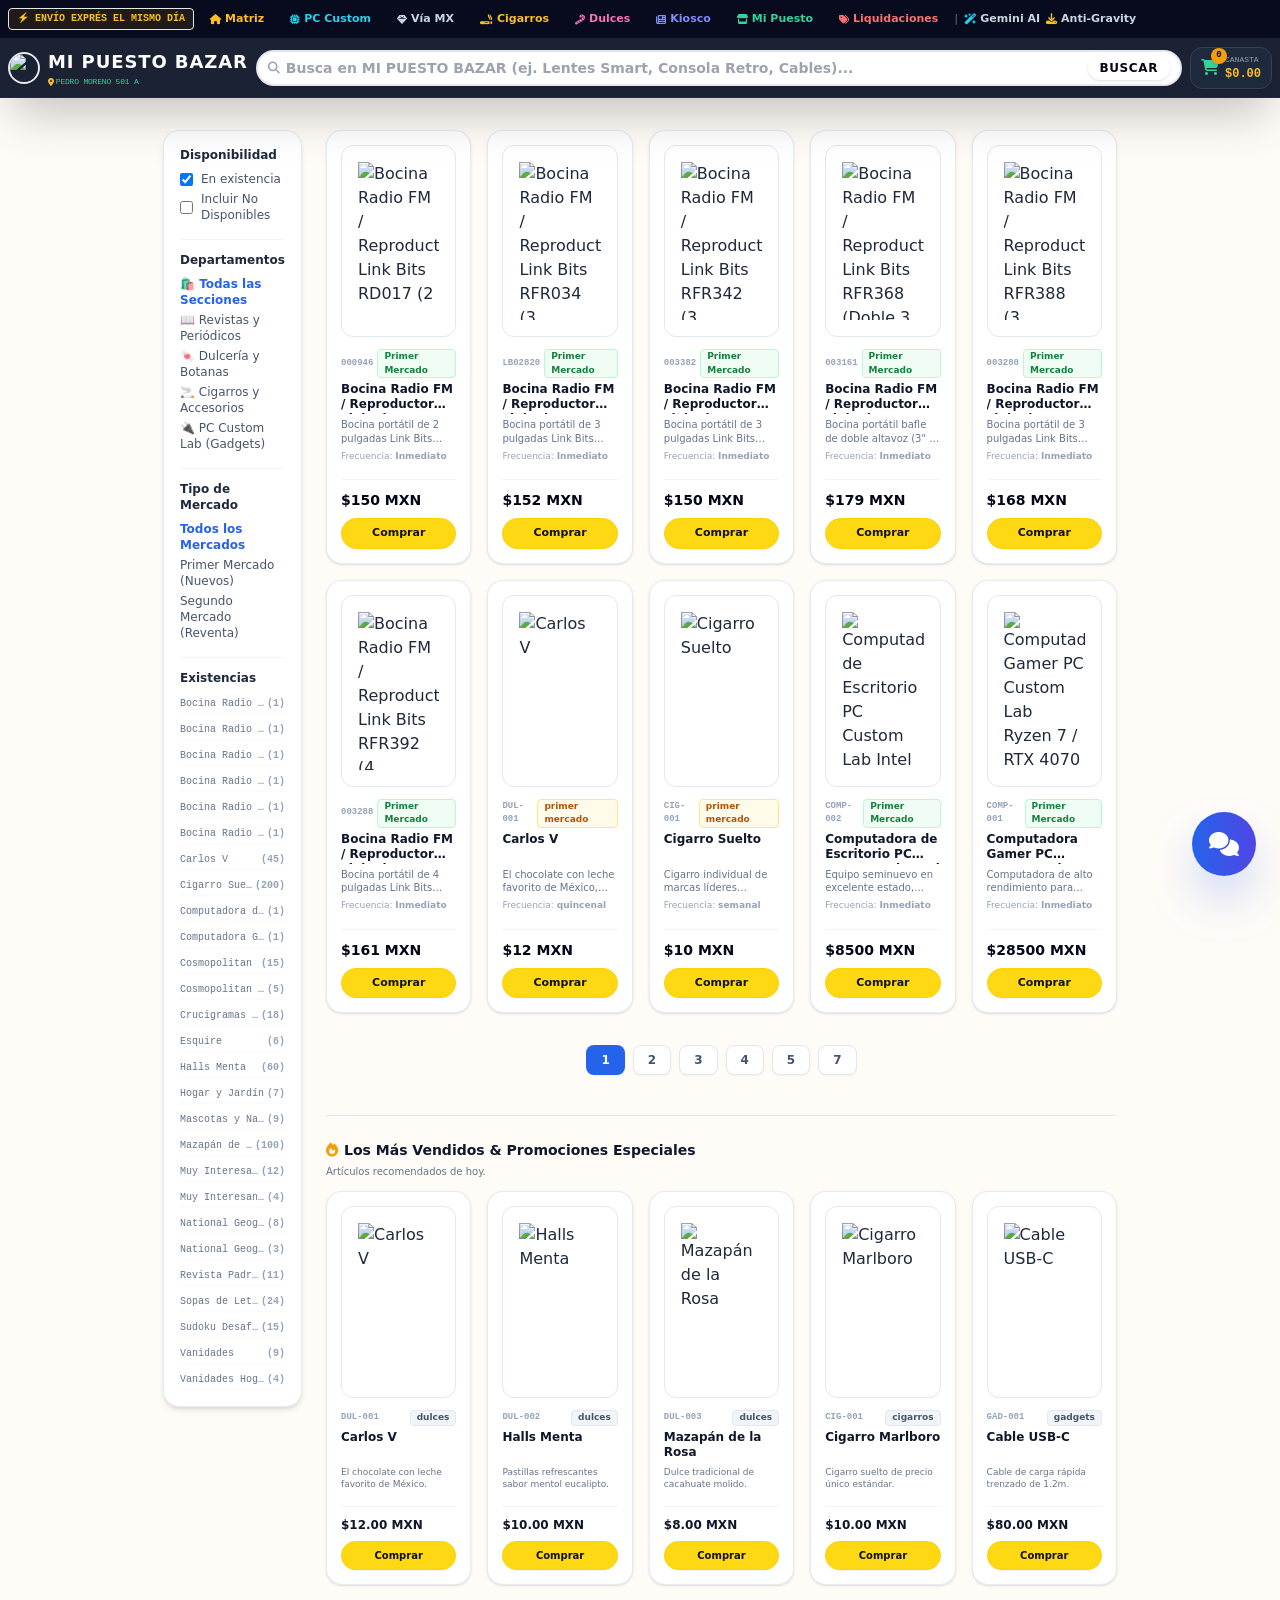
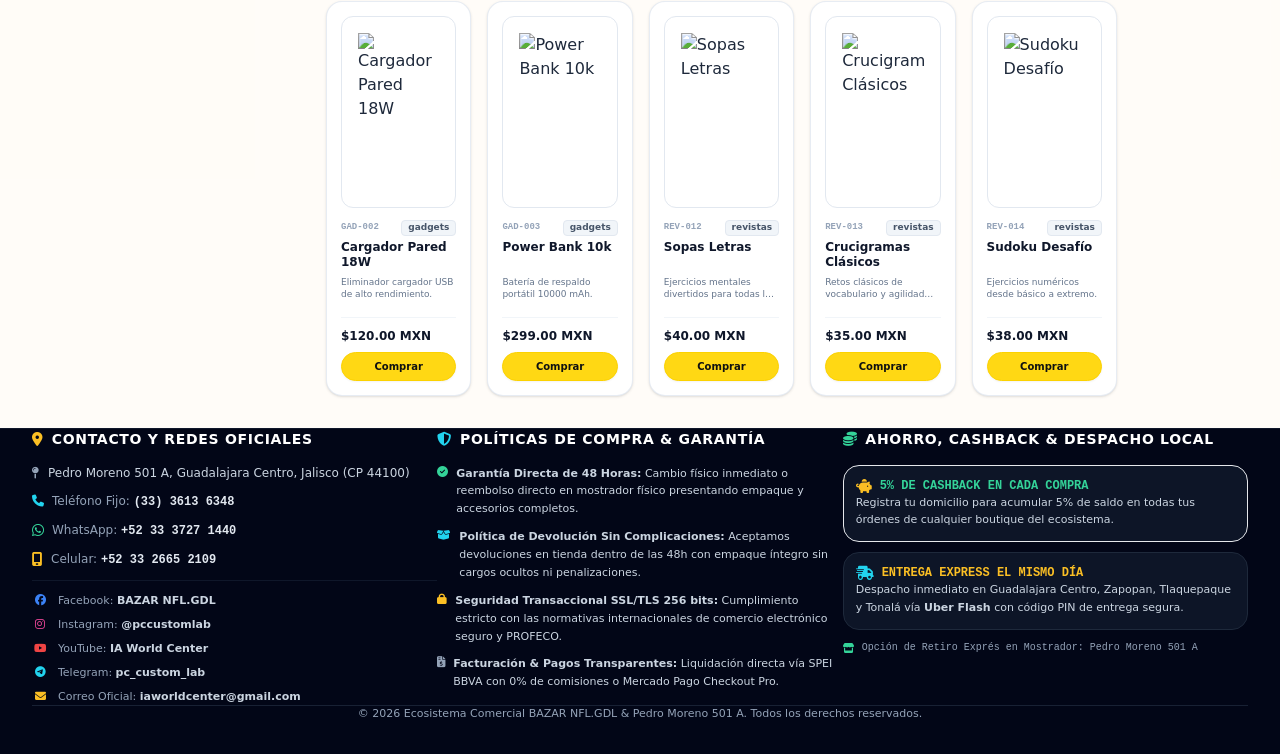
==== commit 6c5ffccb: "feat(ux-mobile): cabecera estricta en 2 lineas con scroll horizontal y carrusel de productos swipeab" ====
--- a/.hermes/desktop-attachments/index.html
+++ b/.hermes/desktop-attachments/index.html
@@ -246,93 +246,73 @@
 <body>
 <!-- FRANJA NEGRA DE NAVEGACIÓN SUPERIOR AMPLIADA (ECOSISTEMA & AI CO-PILOT) -->
 <!-- FRANJA NEGRA DE NAVEGACIÓN SUPERIOR AMPLIADA (ECOSISTEMA & AI CO-PILOT) -->
-<header class="w-full bg-slate-950 border-b border-slate-800 pt-3 pb-3 px-4 flex flex-col gap-2.5 relative z-[100] text-slate-100">
-    <!-- Nivel 1: Izquierda (Carrito, Sesión, Software) | Centro (Enlaces Ecosistema) | Derecha (Marca, Logo, Dirección) -->
-    <div class="w-full flex flex-col xl:flex-row justify-between items-center gap-4 border-b border-slate-800/40 pb-3 px-2">
-        
-        <!-- IZQUIERDA: Carrito, Sesión y Descarga -->
-        <div class="flex items-center gap-4 shrink-0 flex-wrap justify-center">
-            <!-- Letrero dinámico de Domicilio para estimular el registro -->
-            <div id="header-delivery-prompt" class="hidden flex items-center gap-1.5 text-[10px] cursor-pointer hover:underline text-slate-300 transition" onclick="const isPc = window.location.pathname.includes('pc-custom-lab'); window.location.href = isPc ? '../mi-puesto-bazar/checkout.html' : 'checkout.html'"></div>
+    <header class="bg-slate-900/95 backdrop-blur border-b border-slate-800 sticky top-0 z-50 shadow-2xl">
+        <!-- LÍNEA 1: Barra Horizontal Desplazable de Ecosistema & Tiendas (1 Sola Fila) -->
+        <div class="w-full border-b border-slate-800/80 bg-slate-950/80 px-2 sm:px-4 py-1.5 flex items-center justify-between gap-2 text-xs overflow-hidden">
+            <nav class="flex items-center gap-1.5 overflow-x-auto no-scrollbar whitespace-nowrap flex-1 py-0.5 scroll-smooth text-[11px] font-bold text-slate-300">
+                <span class="px-2 py-0.5 rounded bg-amber-500/10 border border-amber-500/30 text-amber-400 font-mono font-bold text-[10px] uppercase shrink-0">
+                    ⚡ Envío Exprés El Mismo Día
+                </span>
+                <a href="https://iaworldcenter-creator.github.io/sitios-web/" class="px-2.5 py-0.5 rounded-lg bg-slate-800/80 hover:bg-slate-800 text-amber-400 transition flex items-center gap-1 shrink-0"><i class="fa-solid fa-house text-[10px]"></i> Matriz</a>
+                <a href="https://iaworldcenter-creator.github.io/pc-custom-lab/" class="px-2.5 py-0.5 rounded-lg bg-slate-800/80 hover:bg-slate-800 text-cyan-400 transition flex items-center gap-1 shrink-0"><i class="fa-solid fa-microchip text-[10px]"></i> PC Custom</a>
+                <a href="https://iaworldcenter-creator.github.io/bazar-viamx-NFL.GDL/" class="px-2.5 py-0.5 rounded-lg bg-slate-800/80 hover:bg-slate-800 text-cyan-300 transition flex items-center gap-1 shrink-0"><i class="fa-solid fa-gem text-[10px]"></i> Vía MX</a>
+                <a href="https://iaworldcenter-creator.github.io/cigarros-bazar/" class="px-2.5 py-0.5 rounded-lg bg-slate-800/80 hover:bg-slate-800 text-amber-400 transition flex items-center gap-1 shrink-0"><i class="fa-solid fa-smoking text-[10px]"></i> Cigarros</a>
+                <a href="https://iaworldcenter-creator.github.io/dulces-bazar/" class="px-2.5 py-0.5 rounded-lg bg-slate-800/80 hover:bg-slate-800 text-pink-400 transition flex items-center gap-1 shrink-0"><i class="fa-solid fa-candy-cane text-[10px]"></i> Dulces</a>
+                <a href="https://iaworldcenter-creator.github.io/kiosco-digital/" class="px-2.5 py-0.5 rounded-lg bg-slate-800/80 hover:bg-slate-800 text-indigo-400 transition flex items-center gap-1 shrink-0"><i class="fa-solid fa-newspaper text-[10px]"></i> Kiosco</a>
+                <a href="https://iaworldcenter-creator.github.io/mi-puesto-bazar/" class="px-2.5 py-0.5 rounded-lg bg-slate-800/80 hover:bg-slate-800 text-emerald-400 transition flex items-center gap-1 shrink-0"><i class="fa-solid fa-store text-[10px]"></i> Mi Puesto</a>
+                <a href="https://iaworldcenter-creator.github.io/ofertas-y-liquidaciones-/" class="px-2.5 py-0.5 rounded-lg bg-slate-800/80 hover:bg-slate-800 text-red-400 transition flex items-center gap-1 shrink-0"><i class="fa-solid fa-tags text-[10px]"></i> Liquidaciones</a>
+                <span class="text-slate-600 shrink-0">|</span>
+                <a href="https://gemini.google.com" target="_blank" class="text-slate-300 hover:text-cyan-400 transition flex items-center gap-1 shrink-0"><i class="fa-solid fa-wand-magic-sparkles text-cyan-400"></i> Gemini AI</a>
+                <a href="https://antigravity.google/download" target="_blank" class="text-slate-300 hover:text-amber-400 transition flex items-center gap-1 shrink-0"><i class="fa-solid fa-download text-amber-400"></i> Anti-Gravity</a>
+            </nav>
+            <div class="shrink-0 flex items-center ml-1">
+                <button id="header-account-btn" onclick="toggleAccountModal()" aria-label="Mi Cuenta, Domicilio y Cashback" title="Mi Cuenta y Cashback" class="cursor-pointer active:scale-95 transition"></button>
+            </div>
+        </div>
+
+        <!-- LÍNEA 2: Barra Principal Compacta en 1 Sola Fila (Logo + Buscador + Carrito) -->
+        <div class="max-w-[99%] 2xl:max-w-[1850px] mx-auto px-2 sm:px-4 py-2 flex flex-row items-center justify-between gap-2 sm:gap-4">
             
-            <!-- Carrito de Compras Estilo Amazon -->
-            <div class="flex items-center gap-2 cursor-pointer group" onclick="window.location.href='checkout.html'">
+            <!-- Logo y Marca Compactos -->
+            <div class="flex items-center gap-2 cursor-pointer shrink-0" onclick="document.getElementById('pie-de-pagina').scrollIntoView({ behavior: 'smooth' });">
+                <div class="relative w-8 h-8 sm:w-10 sm:h-10 flex items-center justify-center shrink-0">
+                    <img src="assets/img/mascota_tigre_thumb.webp" alt="Logo MI PUESTO BAZAR" width="40" height="40" fetchpriority="high" decoding="async" class="w-8 h-8 sm:w-10 sm:h-10 rounded-full object-cover border-2 border-amber-400 shadow shrink-0" onerror="this.onerror=null;this.src='https://iaworldcenter-creator.github.io/pc-custom-lab/assets/img/mascota_tigre.webp';" />
+                </div>
+                <div class="flex flex-col min-w-0">
+                    <h1 class="font-black text-xs sm:text-lg text-white tracking-wider uppercase leading-tight truncate max-w-[110px] sm:max-w-none">MI PUESTO BAZAR</h1>
+                    <span class="text-[8px] sm:text-[10px] font-mono text-emerald-400 uppercase tracking-tight flex items-center gap-0.5 truncate">
+                        <i class="fa-solid fa-location-dot text-amber-400"></i> Pedro Moreno 501 A
+                    </span>
+                </div>
+            </div>
+
+            <!-- Buscador Search-First en el centro -->
+            <div class="flex-1 min-w-0 relative">
+                <div class="flex items-center bg-white rounded-full border-2 border-cyan-400 shadow px-2.5 sm:px-4 py-1 gap-1.5 sm:gap-2">
+                    <i class="fa-solid fa-magnifying-glass text-slate-400 text-xs shrink-0"></i>
+                    <input type="text" id="boutiqueSearchInput" name="q" aria-label="Buscar en MI PUESTO BAZAR" autocomplete="off" spellcheck="false" placeholder="Busca en MI PUESTO BAZAR (ej. Lentes Smart, Consola Retro, Cables)..." class="flex-1 min-w-0 bg-transparent border-0 outline-none text-slate-950 font-bold text-xs sm:text-sm placeholder-slate-400" oninput="typeof onBoutiqueSearch==='function'?onBoutiqueSearch(event):typeof onMasterSearch==='function'?onMasterSearch(event):null" />
+                    <button onclick="typeof clearBoutiqueSearch==='function'?clearBoutiqueSearch():typeof clearMasterSearch==='function'?clearMasterSearch():null" id="clear-search-btn" aria-label="Limpiar búsqueda" class="hidden text-slate-400 hover:text-slate-600 text-xs px-1 font-bold cursor-pointer shrink-0"><i class="fa-solid fa-xmark"></i></button>
+                    <button onclick="typeof executeBoutiqueSearch==='function'?executeBoutiqueSearch():typeof executeMasterSearch==='function'?executeMasterSearch():null" aria-label="Buscar" class="bg-gradient-to-r from-amber-400 to-amber-500 hover:from-amber-300 text-slate-950 font-black px-3 sm:px-5 py-1 rounded-full text-[10px] sm:text-xs uppercase tracking-wider transition active:scale-95 shrink-0 shadow cursor-pointer">BUSCAR</button>
+                </div>
+                <div id="boutique-autocomplete-box" class="hidden absolute top-full left-0 right-0 mt-2 bg-slate-900 border-2 border-cyan-500/60 rounded-2xl shadow-2xl z-50 p-2.5 flex flex-col gap-2 max-h-96 overflow-y-auto no-scrollbar"></div>
+                <div id="master-autocomplete-box" class="hidden absolute top-full left-0 right-0 mt-2 bg-slate-900 border-2 border-cyan-500/60 rounded-2xl shadow-2xl z-50 p-2.5 flex flex-col gap-2 max-h-96 overflow-y-auto no-scrollbar"></div>
+            </div>
+
+            <!-- Botón de Canasta / Carrito Compacto -->
+            <button onclick="toggleCartDrawer()" aria-label="Abrir canasta de compras" title="Ver Carrito" class="flex items-center gap-1.5 sm:gap-2.5 bg-slate-800 hover:bg-slate-700 border border-slate-700 text-white px-2.5 sm:px-3.5 py-1.5 rounded-xl transition cursor-pointer active:scale-95 shadow shrink-0">
                 <div class="relative">
-                    <i class="fa-solid fa-cart-shopping text-slate-100 text-lg hover:text-amber-400 transition"></i>
-                    <span id="cart-badge-count" class="absolute -top-2 -right-2 bg-amber-500 text-slate-950 text-[9px] font-black rounded-full px-1.5 py-0.2 min-w-[15px] text-center">0</span>
-                </div>
-                <span class="text-[10px] font-bold text-slate-300 group-hover:text-white transition">Carrito</span>
-            </div>
-            <span class="text-slate-800">|</span>
-            <a href="https://gemini.google.com" target="_blank" rel="noopener noreferrer" class="text-[10px] font-bold text-slate-300 hover:text-amber-400 transition">Inicia sesión Gemini</a>
-            <span class="text-slate-800">|</span>
-            <a href="https://github.com/google-deepmind" target="_blank" rel="noopener noreferrer" class="bg-blue-600 hover:bg-blue-500 text-white font-black px-2.5 py-1 rounded-md transition text-[9px] uppercase tracking-wider">Descargar Anti-Gravity</a>
+                    <i class="fa-solid fa-cart-shopping text-emerald-400 text-sm sm:text-base"></i>
+                    <span id="boutique-cart-badge" class="absolute -top-2 -right-2 bg-amber-500 text-slate-950 font-mono font-black text-[9px] rounded-full w-4 h-4 flex items-center justify-center shadow">0</span>
+                    <span id="portal-cart-badge" class="absolute -top-2 -right-2 bg-amber-500 text-slate-950 font-mono font-black text-[9px] rounded-full w-4 h-4 flex items-center justify-center shadow hidden">0</span>
+                </div>
+                <div class="flex flex-col text-left">
+                    <span class="text-[8px] font-mono text-slate-400 uppercase leading-none hidden sm:inline">Canasta</span>
+                    <span id="boutique-cart-total" class="text-[11px] sm:text-xs font-mono font-bold text-amber-400">$0.00</span>
+                    <span id="portal-cart-total" class="text-[11px] sm:text-xs font-mono font-bold text-amber-400 hidden">$0.00</span>
+                </div>
+            </button>
         </div>
-
-        <!-- CENTRO: Enlaces Ecosistema -->
-        <div class="flex flex-wrap justify-center items-center gap-x-2.5 gap-y-1 text-[11px] font-semibold text-slate-400">
-            <a href="https://iaworldcenter-creator.github.io/kiosco-digital/" class="hover:text-amber-400 transition">Kiosco Digital</a>
-            <span class="text-slate-800">|</span>
-            <a href="https://iaworldcenter-creator.github.io/dulces-bazar/" class="hover:text-amber-400 transition">Dulcería &amp; Botanas</a>
-            <span class="text-slate-800">|</span>
-            <a href="https://iaworldcenter-creator.github.io/cigarros-bazar/" class="hover:text-amber-400 transition">Cigarros &amp; Accesorios</a>
-            <span class="text-slate-800">|</span>
-            <a href="https://iaworldcenter-creator.github.io/pc-custom-lab/" class="hover:text-amber-400 transition">PC Custom Lab</a>
-            <span class="text-slate-800">|</span>
-            <a href="https://iaworldcenter-creator.github.io/mi-puesto-bazar/" class="hover:text-amber-400 transition">Puesto de Revistas &amp; Bazar</a>
-        </div>
-
-        <!-- DERECHA: Marca, Logo y Dirección -->
-        <div class="flex items-center gap-4 shrink-0 flex-wrap justify-center">
-            <!-- Dirección de Entrega -->
-            <div class="flex items-center gap-2 bg-slate-900 border border-slate-800 rounded-xl px-3 py-1.5 shadow-md">
-                <i class="fa-solid fa-location-dot text-amber-500 text-xs animate-bounce"></i>
-                <div class="text-[10px]" id="delivery-address-display">
-                    <span>📍 ¿En dónde quieres que llegue tu producto? </span>
-                    <button onclick="openDeliveryModal()" class="text-amber-400 hover:text-amber-300 font-black underline ml-1 cursor-pointer">Registrar dirección</button>
-                </div>
-            </div>
-            <!-- Logo y Marca -->
-            <div class="flex items-center gap-2.5">
-                <div class="flex flex-col text-right">
-                    <span class="text-base font-black text-amber-400 tracking-wide uppercase leading-tight">Anti-Gravity Copilot</span>
-                    <span class="text-[10px] font-bold text-slate-400 leading-none">Ofertas y Liquidaciones</span>
-                </div>
-                <img loading="lazy" decoding="async" src="assets/img/mascota_tigre.webp" alt="Tigre Logo" class="w-11 h-11 rounded-full object-cover border-2 border-amber-500 shadow-md">
-            </div>
-        </div>
-
-    </div>
-
-    <!-- Nivel 2: Barra de Búsqueda Centrada de 6 Columnas -->
-    <div class="w-full grid grid-cols-1 md:grid-cols-8 gap-0 mt-1">
-        <div class="hidden md:block col-span-1"></div>
-        <div class="col-span-1 md:col-span-6 px-4 md:px-0">
-            <form class="flex items-center gap-2 p-2.5 rounded-2xl bg-white w-full neon-search-frame" role="search" onsubmit="return false;">
-                <label class="sr-only" for="siteSearch">¿Qué deseas buscar hoy?</label>
-                <input id="siteSearch" name="q" type="text" placeholder="¿Qué deseas buscar hoy? Escribe aquí..." class="flex-1 bg-transparent border-0 outline-none text-slate-900 font-bold text-sm px-3 placeholder-slate-400" autocomplete="off">
-                <button type="submit" class="bg-amber-500 hover:bg-amber-400 text-slate-950 font-black px-6 py-3 rounded-xl text-xs transition shadow-md hover:scale-103 shrink-0">Buscar</button>
-            </form>
-        </div>
-        <div class="hidden md:block col-span-1"></div>
-    </div>
-
-    <!-- Nivel 3: Atajos de Categoría/Departamentos (Sub-Navegación) -->
-    <div class="w-full flex justify-center items-center gap-4 text-[10px] font-bold text-slate-400 border-t border-slate-900 pt-2 mt-1 flex-wrap">
-        <span class="text-slate-500">Departamentos:</span>
-        <button onclick="filterByDept('revistas'); filterByMarket('Primer Mercado');" class="hover:text-amber-400 transition">📖 Revistas Físicas</button>
-        <span class="text-slate-800">•</span>
-        <a href="https://iaworldcenter-creator.github.io/kiosco-digital/" class="hover:text-amber-400 transition">📱 Digitales</a>
-        <span class="text-slate-800">•</span>
-        <a href="https://iaworldcenter-creator.github.io/dulces-bazar/" class="hover:text-amber-400 transition">🍬 Dulces</a>
-        <span class="text-slate-800">•</span>
-        <a href="https://iaworldcenter-creator.github.io/cigarros-bazar/" class="hover:text-amber-400 transition">🚬 Cigarros</a>
-        <span class="text-slate-800">•</span>
-        <a href="https://iaworldcenter-creator.github.io/pc-custom-lab/" class="hover:text-amber-400 transition">🔌 Cables &amp; Gadgets</a>
-        <span class="text-slate-800">•</span>
-        <button onclick="filterByDept('revistas'); filterByMarket('Segundo Mercado');" class="hover:text-amber-400 transition">📦 Segundo Mercado</button>
-    </div>
-</header>
+    </header>
 <main id="main-content">
 
 
@@ -1380,9 +1360,9 @@
                 
                 <!-- Columna 1: Contacto Local y Redes Sociales Completas -->
                 <div class="flex flex-col gap-3">
-                    <h4 class="text-sm font-black text-white uppercase tracking-wider mb-1 flex items-center gap-2">
+                    <h3 class="text-sm font-black text-white uppercase tracking-wider mb-1 flex items-center gap-2">
                         <i class="fa-solid fa-location-dot text-amber-400"></i> Contacto y Redes Oficiales
-                    </h4>
+                    </h3>
                     <p class="flex items-start gap-2 text-slate-300">
                         <i class="fa-solid fa-map-pin text-slate-400 mt-0.5 shrink-0"></i>
                         <span>Pedro Moreno 501 A, Guadalajara Centro, Jalisco (CP 44100)</span>
@@ -1426,9 +1406,9 @@
 
                 <!-- Columna 2: Políticas de Compra, Garantía & Normativa Internacional E-Commerce -->
                 <div class="flex flex-col gap-3">
-                    <h4 class="text-sm font-black text-white uppercase tracking-wider mb-1 flex items-center gap-2">
+                    <h3 class="text-sm font-black text-white uppercase tracking-wider mb-1 flex items-center gap-2">
                         <i class="fa-solid fa-shield-halved text-cyan-400"></i> Políticas de Compra & Garantía
-                    </h4>
+                    </h3>
                     <div class="space-y-2.5 text-[11px] text-slate-300 leading-relaxed">
                         <p class="flex items-start gap-2">
                             <i class="fa-solid fa-circle-check text-emerald-400 mt-0.5 shrink-0"></i>
@@ -1451,9 +1431,9 @@
 
                 <!-- Columna 3: Ahorro, 5% Cashback & Logística Uber Flash -->
                 <div class="flex flex-col gap-3">
-                    <h4 class="text-sm font-black text-white uppercase tracking-wider mb-1 flex items-center gap-2">
+                    <h3 class="text-sm font-black text-white uppercase tracking-wider mb-1 flex items-center gap-2">
                         <i class="fa-solid fa-coins text-emerald-400"></i> Ahorro, Cashback & Despacho Local
-                    </h4>
+                    </h3>
                     <div class="space-y-2.5 text-[11px] text-slate-300 leading-relaxed">
                         <div class="bg-slate-900/90 p-3 rounded-2xl border border-emerald-500/40 space-y-1">
                             <div class="flex items-center gap-2 text-emerald-400 font-mono font-black text-xs">
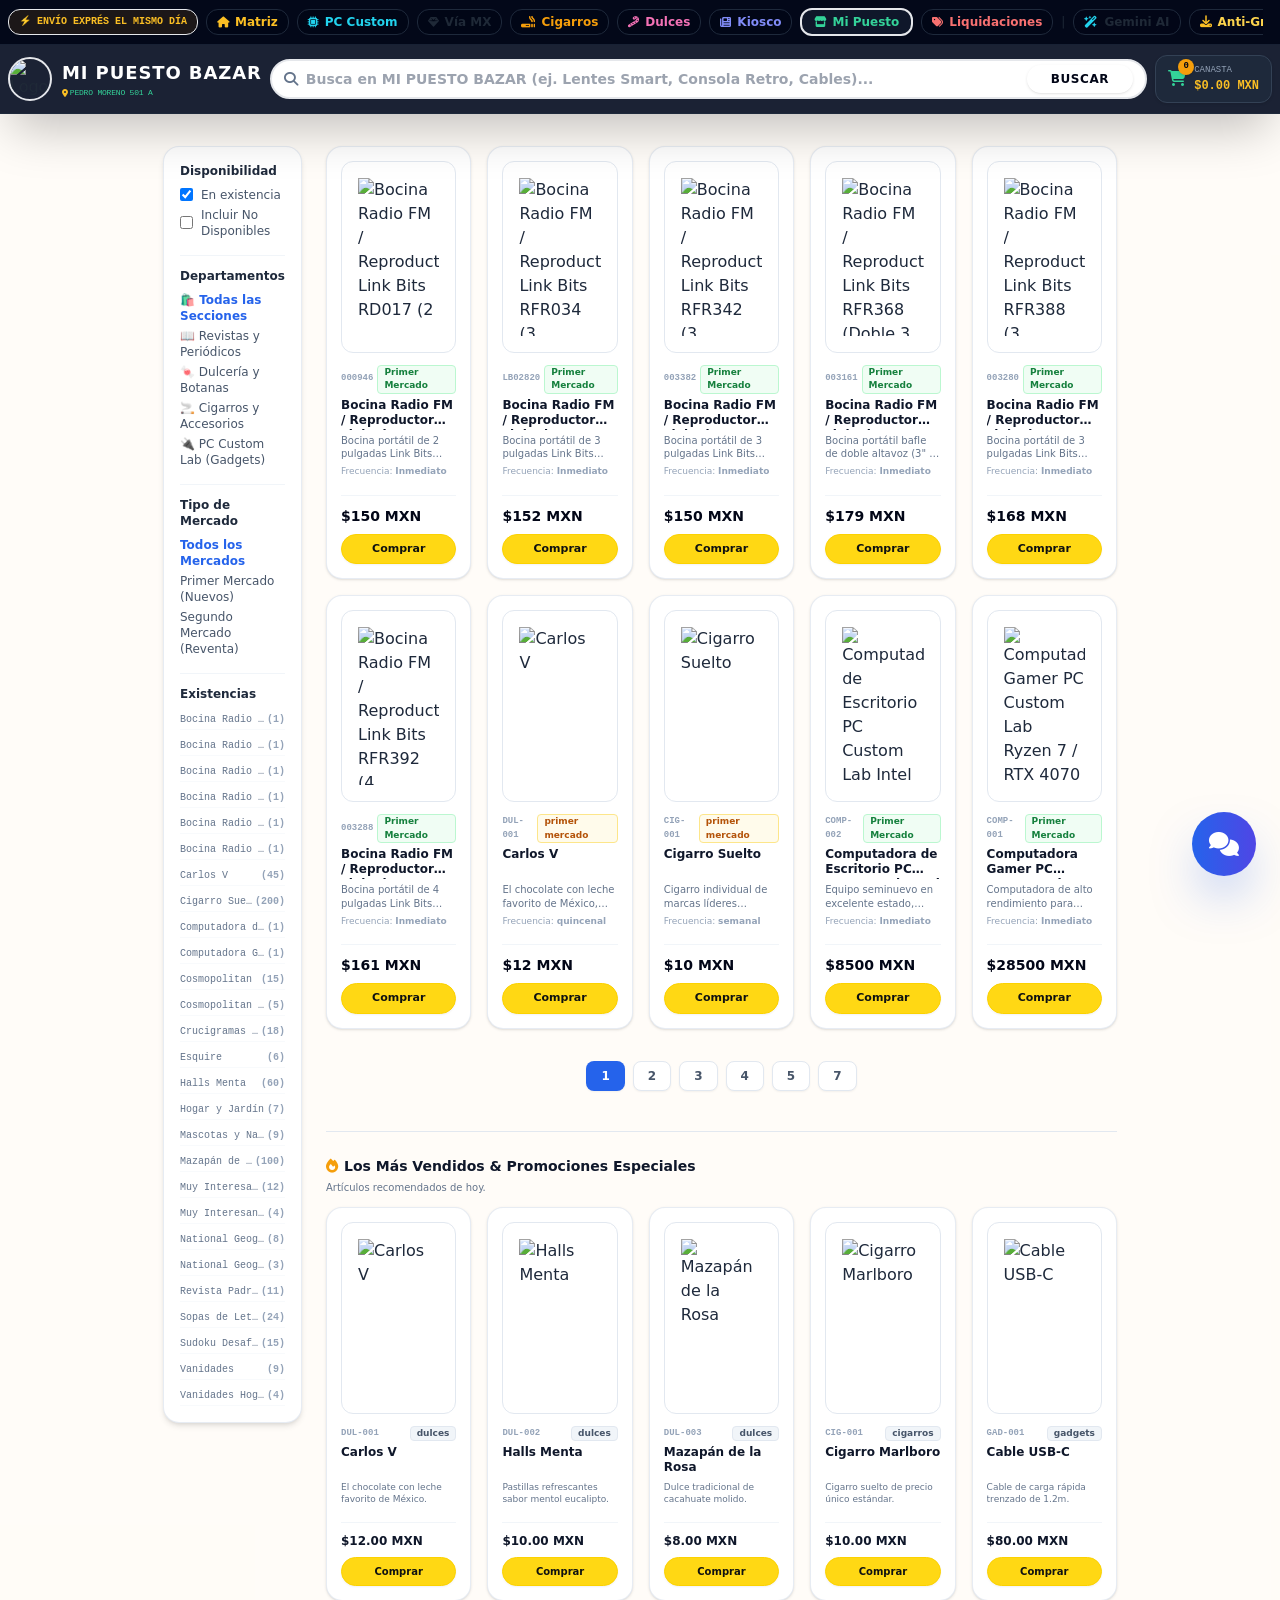
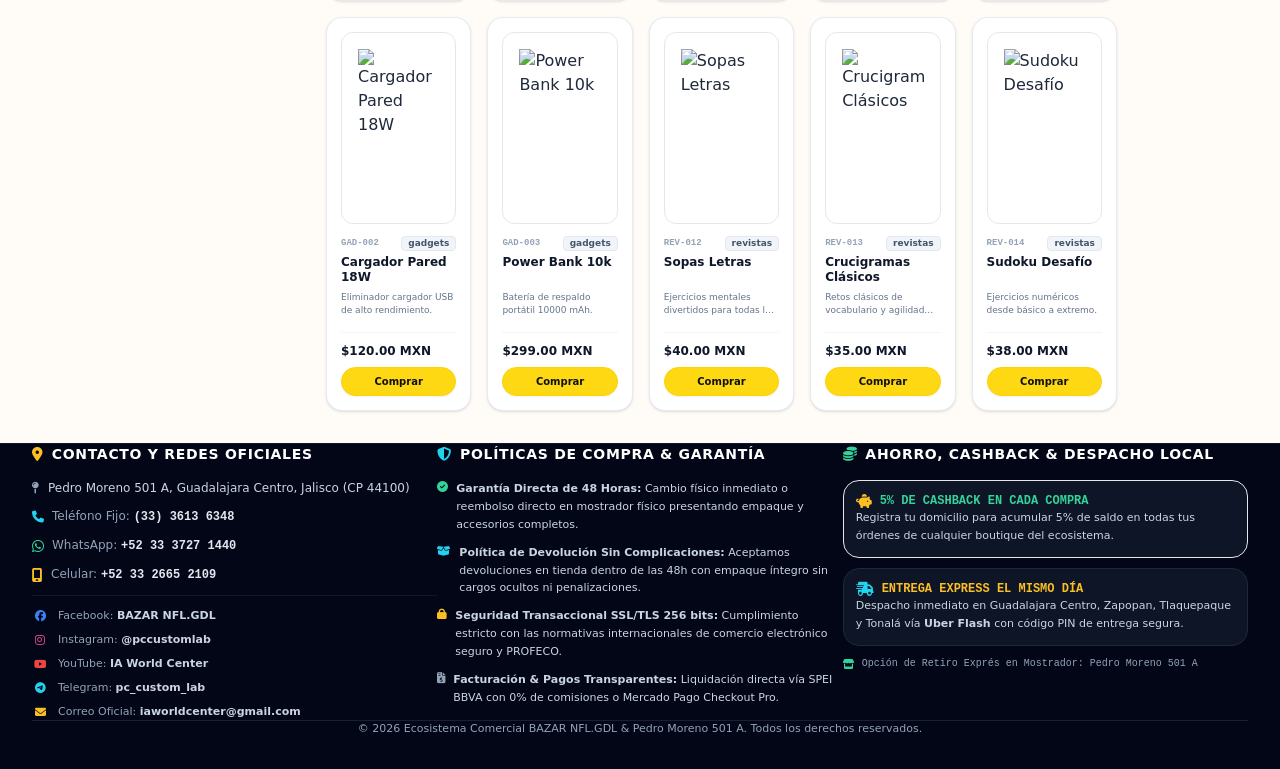
==== commit cbe4ce67: "fix(ui): cabecera neon 2 lineas con touch scroll, navegacion directa a productos y reubicacion de QR" ====
--- a/.hermes/desktop-attachments/index.html
+++ b/.hermes/desktop-attachments/index.html
@@ -246,37 +246,37 @@
 <body>
 <!-- FRANJA NEGRA DE NAVEGACIÓN SUPERIOR AMPLIADA (ECOSISTEMA & AI CO-PILOT) -->
 <!-- FRANJA NEGRA DE NAVEGACIÓN SUPERIOR AMPLIADA (ECOSISTEMA & AI CO-PILOT) -->
-    <header class="bg-slate-900/95 backdrop-blur border-b border-slate-800 sticky top-0 z-50 shadow-2xl">
-        <!-- LÍNEA 1: Barra Horizontal Desplazable de Ecosistema & Tiendas (1 Sola Fila) -->
-        <div class="w-full border-b border-slate-800/80 bg-slate-950/80 px-2 sm:px-4 py-1.5 flex items-center justify-between gap-2 text-xs overflow-hidden">
-            <nav class="flex items-center gap-1.5 overflow-x-auto no-scrollbar whitespace-nowrap flex-1 py-0.5 scroll-smooth text-[11px] font-bold text-slate-300">
-                <span class="px-2 py-0.5 rounded bg-amber-500/10 border border-amber-500/30 text-amber-400 font-mono font-bold text-[10px] uppercase shrink-0">
+        <header class="bg-slate-900/95 backdrop-blur border-b border-slate-800 sticky top-0 z-50 shadow-2xl">
+        <!-- LÍNEA 1: Barra Horizontal de Ecosistema con Desplazamiento Táctil Neón (Touch Scroll Horizontal) -->
+        <div class="w-full border-b border-slate-800/80 bg-slate-950/90 px-2 sm:px-4 py-1.5 flex items-center justify-between gap-2 text-xs overflow-hidden">
+            <div class="flex items-center gap-2 overflow-x-auto no-scrollbar whitespace-nowrap flex-1 py-0.5 scroll-smooth" style="touch-action: pan-x; -webkit-overflow-scrolling: touch;">
+                <span class="px-2.5 py-1 rounded-xl bg-amber-500/10 border border-amber-500/30 text-amber-400 font-mono font-black text-[10px] uppercase shrink-0">
                     ⚡ Envío Exprés El Mismo Día
                 </span>
-                <a href="https://iaworldcenter-creator.github.io/sitios-web/" class="px-2.5 py-0.5 rounded-lg bg-slate-800/80 hover:bg-slate-800 text-amber-400 transition flex items-center gap-1 shrink-0"><i class="fa-solid fa-house text-[10px]"></i> Matriz</a>
-                <a href="https://iaworldcenter-creator.github.io/pc-custom-lab/" class="px-2.5 py-0.5 rounded-lg bg-slate-800/80 hover:bg-slate-800 text-cyan-400 transition flex items-center gap-1 shrink-0"><i class="fa-solid fa-microchip text-[10px]"></i> PC Custom</a>
-                <a href="https://iaworldcenter-creator.github.io/bazar-viamx-NFL.GDL/" class="px-2.5 py-0.5 rounded-lg bg-slate-800/80 hover:bg-slate-800 text-cyan-300 transition flex items-center gap-1 shrink-0"><i class="fa-solid fa-gem text-[10px]"></i> Vía MX</a>
-                <a href="https://iaworldcenter-creator.github.io/cigarros-bazar/" class="px-2.5 py-0.5 rounded-lg bg-slate-800/80 hover:bg-slate-800 text-amber-400 transition flex items-center gap-1 shrink-0"><i class="fa-solid fa-smoking text-[10px]"></i> Cigarros</a>
-                <a href="https://iaworldcenter-creator.github.io/dulces-bazar/" class="px-2.5 py-0.5 rounded-lg bg-slate-800/80 hover:bg-slate-800 text-pink-400 transition flex items-center gap-1 shrink-0"><i class="fa-solid fa-candy-cane text-[10px]"></i> Dulces</a>
-                <a href="https://iaworldcenter-creator.github.io/kiosco-digital/" class="px-2.5 py-0.5 rounded-lg bg-slate-800/80 hover:bg-slate-800 text-indigo-400 transition flex items-center gap-1 shrink-0"><i class="fa-solid fa-newspaper text-[10px]"></i> Kiosco</a>
-                <a href="https://iaworldcenter-creator.github.io/mi-puesto-bazar/" class="px-2.5 py-0.5 rounded-lg bg-slate-800/80 hover:bg-slate-800 text-emerald-400 transition flex items-center gap-1 shrink-0"><i class="fa-solid fa-store text-[10px]"></i> Mi Puesto</a>
-                <a href="https://iaworldcenter-creator.github.io/ofertas-y-liquidaciones-/" class="px-2.5 py-0.5 rounded-lg bg-slate-800/80 hover:bg-slate-800 text-red-400 transition flex items-center gap-1 shrink-0"><i class="fa-solid fa-tags text-[10px]"></i> Liquidaciones</a>
-                <span class="text-slate-600 shrink-0">|</span>
-                <a href="https://gemini.google.com" target="_blank" class="text-slate-300 hover:text-cyan-400 transition flex items-center gap-1 shrink-0"><i class="fa-solid fa-wand-magic-sparkles text-cyan-400"></i> Gemini AI</a>
-                <a href="https://antigravity.google/download" target="_blank" class="text-slate-300 hover:text-amber-400 transition flex items-center gap-1 shrink-0"><i class="fa-solid fa-download text-amber-400"></i> Anti-Gravity</a>
-            </nav>
-            <div class="shrink-0 flex items-center ml-1">
+                <a href="https://iaworldcenter-creator.github.io/sitios-web/" class="px-2.5 py-1 rounded-xl bg-slate-950/90 hover:bg-slate-900 border border-slate-800 hover:border-amber-400 text-amber-400 text-xs font-bold flex items-center gap-1.5 shrink-0 transition"><i class="fa-solid fa-house text-[11px]"></i> Matriz</a>
+            <a href="https://iaworldcenter-creator.github.io/pc-custom-lab/" class="px-2.5 py-1 rounded-xl bg-slate-950/90 hover:bg-slate-900 border border-slate-800 hover:border-cyan-400 text-cyan-400 text-xs font-bold flex items-center gap-1.5 shrink-0 transition"><i class="fa-solid fa-microchip text-[11px]"></i> PC Custom</a>
+            <a href="https://iaworldcenter-creator.github.io/bazar-viamx-NFL.GDL/" class="px-2.5 py-1 rounded-xl bg-slate-950/90 hover:bg-slate-900 border border-slate-800 hover:border-cyan-300 text-cyan-300 text-xs font-bold flex items-center gap-1.5 shrink-0 transition"><i class="fa-solid fa-gem text-[11px]"></i> Vía MX</a>
+            <a href="https://iaworldcenter-creator.github.io/cigarros-bazar/" class="px-2.5 py-1 rounded-xl bg-slate-950/90 hover:bg-slate-900 border border-slate-800 hover:border-amber-500 text-amber-500 text-xs font-bold flex items-center gap-1.5 shrink-0 transition"><i class="fa-solid fa-smoking text-[11px]"></i> Cigarros</a>
+            <a href="https://iaworldcenter-creator.github.io/dulces-bazar/" class="px-2.5 py-1 rounded-xl bg-slate-950/90 hover:bg-slate-900 border border-slate-800 hover:border-pink-400 text-pink-400 text-xs font-bold flex items-center gap-1.5 shrink-0 transition"><i class="fa-solid fa-candy-cane text-[11px]"></i> Dulces</a>
+            <a href="https://iaworldcenter-creator.github.io/kiosco-digital/" class="px-2.5 py-1 rounded-xl bg-slate-950/90 hover:bg-slate-900 border border-slate-800 hover:border-indigo-400 text-indigo-400 text-xs font-bold flex items-center gap-1.5 shrink-0 transition"><i class="fa-solid fa-newspaper text-[11px]"></i> Kiosco</a>
+            <a href="https://iaworldcenter-creator.github.io/mi-puesto-bazar/" class="px-3 py-1 rounded-xl bg-slate-900 border-2 border-emerald-400 text-emerald-400 shadow-[0_0_15px_rgba(52,211,153,0.5)] text-xs font-black flex items-center gap-1.5 shrink-0 scale-105 transition"><i class="fa-solid fa-store text-[11px]"></i> Mi Puesto</a>
+            <a href="https://iaworldcenter-creator.github.io/ofertas-y-liquidaciones-/" class="px-2.5 py-1 rounded-xl bg-slate-950/90 hover:bg-slate-900 border border-slate-800 hover:border-red-400 text-red-400 text-xs font-bold flex items-center gap-1.5 shrink-0 transition"><i class="fa-solid fa-tags text-[11px]"></i> Liquidaciones</a>
+            <span class="text-slate-700 shrink-0">|</span>
+            <a href="https://gemini.google.com" target="_blank" rel="noopener" class="px-2.5 py-1 rounded-xl bg-slate-950 border border-slate-800 hover:border-cyan-400 text-cyan-300 text-xs font-bold flex items-center gap-1.5 shrink-0 transition"><i class="fa-solid fa-wand-magic-sparkles text-cyan-400"></i> Gemini AI</a>
+            <a href="https://antigravity.google/download" target="_blank" rel="noopener" class="px-2.5 py-1 rounded-xl bg-slate-950 border border-slate-800 hover:border-amber-400 text-amber-300 text-xs font-bold flex items-center gap-1.5 shrink-0 transition"><i class="fa-solid fa-download text-amber-400"></i> Anti-Gravity</a>
+            </div>
+            <div class="shrink-0 flex items-center pl-1 border-l border-slate-800">
                 <button id="header-account-btn" onclick="toggleAccountModal()" aria-label="Mi Cuenta, Domicilio y Cashback" title="Mi Cuenta y Cashback" class="cursor-pointer active:scale-95 transition"></button>
             </div>
         </div>
 
-        <!-- LÍNEA 2: Barra Principal Compacta en 1 Sola Fila (Logo + Buscador + Carrito) -->
-        <div class="max-w-[99%] 2xl:max-w-[1850px] mx-auto px-2 sm:px-4 py-2 flex flex-row items-center justify-between gap-2 sm:gap-4">
+        <!-- LÍNEA 2: Barra Principal de Búsqueda Instantánea con Fondo Blanco y Botón Comprar (1 Sola Fila) -->
+        <div class="max-w-[99%] 2xl:max-w-[1850px] mx-auto px-2 sm:px-4 py-2.5 flex flex-row items-center justify-between gap-2 sm:gap-4">
             
-            <!-- Logo y Marca Compactos -->
-            <div class="flex items-center gap-2 cursor-pointer shrink-0" onclick="document.getElementById('pie-de-pagina').scrollIntoView({ behavior: 'smooth' });">
-                <div class="relative w-8 h-8 sm:w-10 sm:h-10 flex items-center justify-center shrink-0">
-                    <img src="assets/img/mascota_tigre_thumb.webp" alt="Logo MI PUESTO BAZAR" width="40" height="40" fetchpriority="high" decoding="async" class="w-8 h-8 sm:w-10 sm:h-10 rounded-full object-cover border-2 border-amber-400 shadow shrink-0" onerror="this.onerror=null;this.src='https://iaworldcenter-creator.github.io/pc-custom-lab/assets/img/mascota_tigre.webp';" />
+            <!-- Logo y Título Semántico H1 -->
+            <div class="flex items-center gap-2.5 cursor-pointer shrink-0" onclick="document.getElementById('pie-de-pagina').scrollIntoView({ behavior: 'smooth' });">
+                <div class="relative w-9 h-9 sm:w-11 sm:h-11 flex items-center justify-center shrink-0">
+                    <img src="assets/img/mascota_tigre_thumb.webp" alt="Logo MI PUESTO BAZAR" width="44" height="44" fetchpriority="high" decoding="async" class="w-9 h-9 sm:w-11 sm:h-11 rounded-full object-cover border-2 border-amber-400 shadow-[0_0_12px_rgba(251,191,36,0.5)] shrink-0" onerror="this.onerror=null;this.src='https://iaworldcenter-creator.github.io/pc-custom-lab/assets/img/mascota_tigre.webp';" />
                 </div>
                 <div class="flex flex-col min-w-0">
                     <h1 class="font-black text-xs sm:text-lg text-white tracking-wider uppercase leading-tight truncate max-w-[110px] sm:max-w-none">MI PUESTO BAZAR</h1>
@@ -286,29 +286,29 @@
                 </div>
             </div>
 
-            <!-- Buscador Search-First en el centro -->
+            <!-- Buscador Search-First Blanco con Botón BUSCAR -->
             <div class="flex-1 min-w-0 relative">
-                <div class="flex items-center bg-white rounded-full border-2 border-cyan-400 shadow px-2.5 sm:px-4 py-1 gap-1.5 sm:gap-2">
-                    <i class="fa-solid fa-magnifying-glass text-slate-400 text-xs shrink-0"></i>
+                <div class="flex items-center bg-white rounded-full border-2 border-cyan-400 shadow-[0_0_20px_rgba(6,182,212,0.35)] px-3 sm:px-4 py-1 gap-2">
+                    <i class="fa-solid fa-magnifying-glass text-slate-500 text-sm shrink-0"></i>
                     <input type="text" id="boutiqueSearchInput" name="q" aria-label="Buscar en MI PUESTO BAZAR" autocomplete="off" spellcheck="false" placeholder="Busca en MI PUESTO BAZAR (ej. Lentes Smart, Consola Retro, Cables)..." class="flex-1 min-w-0 bg-transparent border-0 outline-none text-slate-950 font-bold text-xs sm:text-sm placeholder-slate-400" oninput="typeof onBoutiqueSearch==='function'?onBoutiqueSearch(event):typeof onMasterSearch==='function'?onMasterSearch(event):null" />
-                    <button onclick="typeof clearBoutiqueSearch==='function'?clearBoutiqueSearch():typeof clearMasterSearch==='function'?clearMasterSearch():null" id="clear-search-btn" aria-label="Limpiar búsqueda" class="hidden text-slate-400 hover:text-slate-600 text-xs px-1 font-bold cursor-pointer shrink-0"><i class="fa-solid fa-xmark"></i></button>
-                    <button onclick="typeof executeBoutiqueSearch==='function'?executeBoutiqueSearch():typeof executeMasterSearch==='function'?executeMasterSearch():null" aria-label="Buscar" class="bg-gradient-to-r from-amber-400 to-amber-500 hover:from-amber-300 text-slate-950 font-black px-3 sm:px-5 py-1 rounded-full text-[10px] sm:text-xs uppercase tracking-wider transition active:scale-95 shrink-0 shadow cursor-pointer">BUSCAR</button>
+                    <button onclick="typeof clearBoutiqueSearch==='function'?clearBoutiqueSearch():typeof clearMasterSearch==='function'?clearMasterSearch():null" id="clear-search-btn" aria-label="Limpiar búsqueda" class="hidden text-slate-400 hover:text-slate-700 text-xs px-1 font-bold cursor-pointer shrink-0"><i class="fa-solid fa-xmark"></i></button>
+                    <button onclick="typeof executeBoutiqueSearch==='function'?executeBoutiqueSearch():typeof executeMasterSearch==='function'?executeMasterSearch():null" aria-label="Buscar" class="bg-gradient-to-r from-amber-400 to-amber-500 hover:from-amber-300 text-slate-950 font-black px-3.5 sm:px-6 py-1.5 rounded-full text-[10px] sm:text-xs uppercase tracking-wider transition active:scale-95 shrink-0 shadow cursor-pointer">BUSCAR</button>
                 </div>
                 <div id="boutique-autocomplete-box" class="hidden absolute top-full left-0 right-0 mt-2 bg-slate-900 border-2 border-cyan-500/60 rounded-2xl shadow-2xl z-50 p-2.5 flex flex-col gap-2 max-h-96 overflow-y-auto no-scrollbar"></div>
                 <div id="master-autocomplete-box" class="hidden absolute top-full left-0 right-0 mt-2 bg-slate-900 border-2 border-cyan-500/60 rounded-2xl shadow-2xl z-50 p-2.5 flex flex-col gap-2 max-h-96 overflow-y-auto no-scrollbar"></div>
             </div>
 
-            <!-- Botón de Canasta / Carrito Compacto -->
-            <button onclick="toggleCartDrawer()" aria-label="Abrir canasta de compras" title="Ver Carrito" class="flex items-center gap-1.5 sm:gap-2.5 bg-slate-800 hover:bg-slate-700 border border-slate-700 text-white px-2.5 sm:px-3.5 py-1.5 rounded-xl transition cursor-pointer active:scale-95 shadow shrink-0">
+            <!-- Canasta Global / Carrito con Total en Vivo -->
+            <button onclick="toggleCartDrawer()" aria-label="Abrir canasta de compras" title="Ver Carrito" class="flex items-center gap-2 sm:gap-3 bg-slate-800 hover:bg-slate-700 border border-slate-700 text-white px-3 sm:px-4 py-2 rounded-xl transition cursor-pointer active:scale-95 shadow shrink-0 group">
                 <div class="relative">
-                    <i class="fa-solid fa-cart-shopping text-emerald-400 text-sm sm:text-base"></i>
+                    <i class="fa-solid fa-cart-shopping text-emerald-400 text-sm sm:text-base group-hover:scale-110 transition"></i>
                     <span id="boutique-cart-badge" class="absolute -top-2 -right-2 bg-amber-500 text-slate-950 font-mono font-black text-[9px] rounded-full w-4 h-4 flex items-center justify-center shadow">0</span>
                     <span id="portal-cart-badge" class="absolute -top-2 -right-2 bg-amber-500 text-slate-950 font-mono font-black text-[9px] rounded-full w-4 h-4 flex items-center justify-center shadow hidden">0</span>
                 </div>
                 <div class="flex flex-col text-left">
-                    <span class="text-[8px] font-mono text-slate-400 uppercase leading-none hidden sm:inline">Canasta</span>
-                    <span id="boutique-cart-total" class="text-[11px] sm:text-xs font-mono font-bold text-amber-400">$0.00</span>
-                    <span id="portal-cart-total" class="text-[11px] sm:text-xs font-mono font-bold text-amber-400 hidden">$0.00</span>
+                    <span class="text-[9px] font-mono text-slate-400 uppercase leading-none hidden sm:inline">Canasta</span>
+                    <span id="boutique-cart-total" class="text-xs font-mono font-bold text-amber-400">$0.00 MXN</span>
+                    <span id="portal-cart-total" class="text-xs font-mono font-bold text-amber-400 hidden">$0.00 MXN</span>
                 </div>
             </button>
         </div>
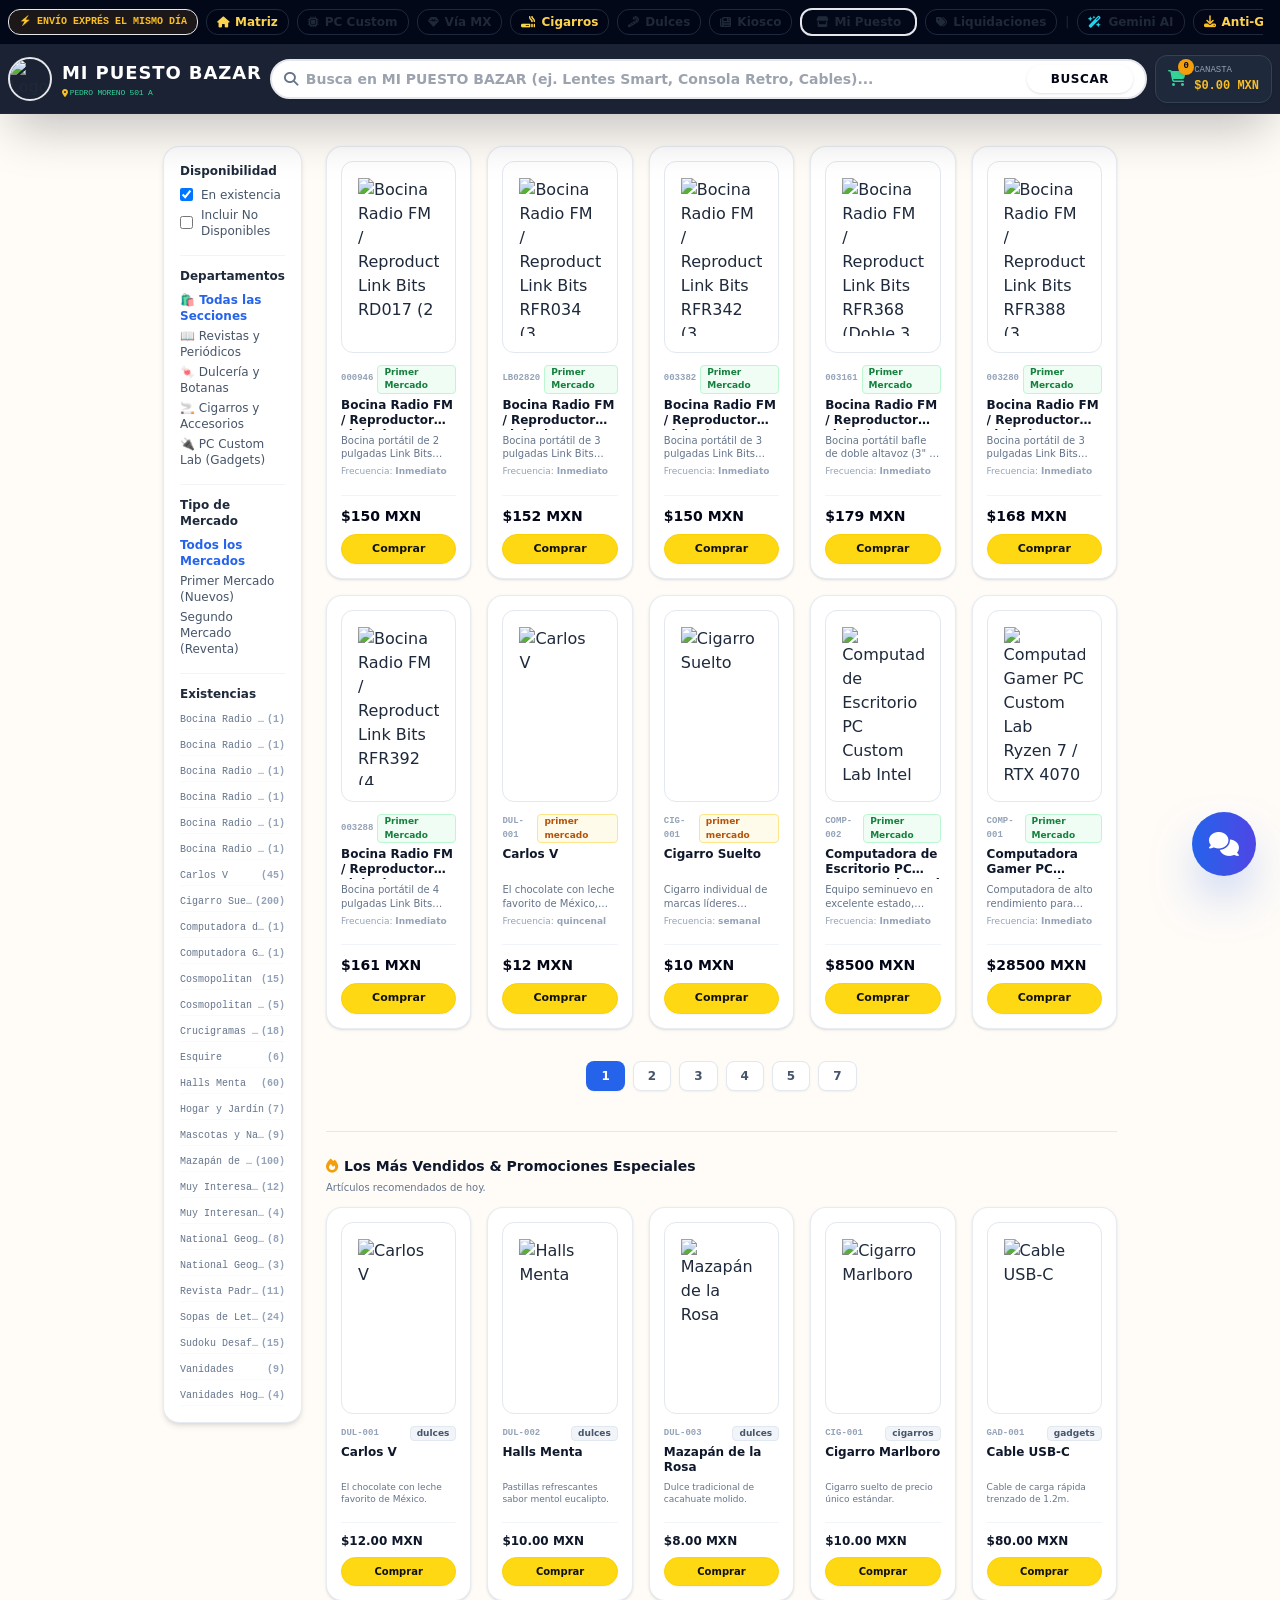
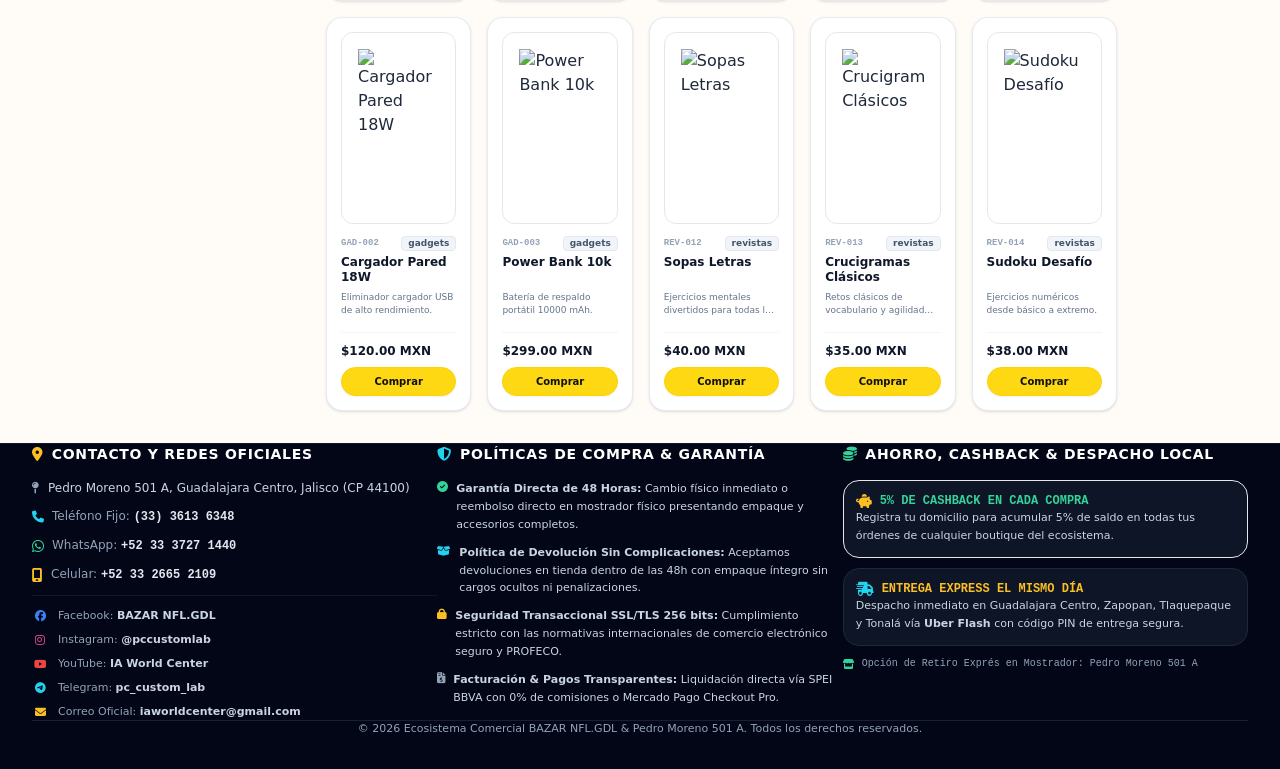
==== commit 30641c50: "feat(ui): boton neon activo distintivo por tienda, departamento mecanica popular y catalogo 200 item" ====
--- a/.hermes/desktop-attachments/index.html
+++ b/.hermes/desktop-attachments/index.html
@@ -246,37 +246,37 @@
 <body>
 <!-- FRANJA NEGRA DE NAVEGACIÓN SUPERIOR AMPLIADA (ECOSISTEMA & AI CO-PILOT) -->
 <!-- FRANJA NEGRA DE NAVEGACIÓN SUPERIOR AMPLIADA (ECOSISTEMA & AI CO-PILOT) -->
-        <header class="bg-slate-900/95 backdrop-blur border-b border-slate-800 sticky top-0 z-50 shadow-2xl">
-        <!-- LÍNEA 1: Barra Horizontal de Ecosistema con Desplazamiento Táctil Neón (Touch Scroll Horizontal) -->
+            <header class="bg-slate-900/95 backdrop-blur border-b border-slate-800 sticky top-0 z-50 shadow-2xl">
+        <!-- LÍNEA 1: Barra Horizontal de Ecosistema con Neón Activo & Touch Scroll -->
         <div class="w-full border-b border-slate-800/80 bg-slate-950/90 px-2 sm:px-4 py-1.5 flex items-center justify-between gap-2 text-xs overflow-hidden">
             <div class="flex items-center gap-2 overflow-x-auto no-scrollbar whitespace-nowrap flex-1 py-0.5 scroll-smooth" style="touch-action: pan-x; -webkit-overflow-scrolling: touch;">
                 <span class="px-2.5 py-1 rounded-xl bg-amber-500/10 border border-amber-500/30 text-amber-400 font-mono font-black text-[10px] uppercase shrink-0">
                     ⚡ Envío Exprés El Mismo Día
                 </span>
-                <a href="https://iaworldcenter-creator.github.io/sitios-web/" class="px-2.5 py-1 rounded-xl bg-slate-950/90 hover:bg-slate-900 border border-slate-800 hover:border-amber-400 text-amber-400 text-xs font-bold flex items-center gap-1.5 shrink-0 transition"><i class="fa-solid fa-house text-[11px]"></i> Matriz</a>
-            <a href="https://iaworldcenter-creator.github.io/pc-custom-lab/" class="px-2.5 py-1 rounded-xl bg-slate-950/90 hover:bg-slate-900 border border-slate-800 hover:border-cyan-400 text-cyan-400 text-xs font-bold flex items-center gap-1.5 shrink-0 transition"><i class="fa-solid fa-microchip text-[11px]"></i> PC Custom</a>
-            <a href="https://iaworldcenter-creator.github.io/bazar-viamx-NFL.GDL/" class="px-2.5 py-1 rounded-xl bg-slate-950/90 hover:bg-slate-900 border border-slate-800 hover:border-cyan-300 text-cyan-300 text-xs font-bold flex items-center gap-1.5 shrink-0 transition"><i class="fa-solid fa-gem text-[11px]"></i> Vía MX</a>
-            <a href="https://iaworldcenter-creator.github.io/cigarros-bazar/" class="px-2.5 py-1 rounded-xl bg-slate-950/90 hover:bg-slate-900 border border-slate-800 hover:border-amber-500 text-amber-500 text-xs font-bold flex items-center gap-1.5 shrink-0 transition"><i class="fa-solid fa-smoking text-[11px]"></i> Cigarros</a>
-            <a href="https://iaworldcenter-creator.github.io/dulces-bazar/" class="px-2.5 py-1 rounded-xl bg-slate-950/90 hover:bg-slate-900 border border-slate-800 hover:border-pink-400 text-pink-400 text-xs font-bold flex items-center gap-1.5 shrink-0 transition"><i class="fa-solid fa-candy-cane text-[11px]"></i> Dulces</a>
-            <a href="https://iaworldcenter-creator.github.io/kiosco-digital/" class="px-2.5 py-1 rounded-xl bg-slate-950/90 hover:bg-slate-900 border border-slate-800 hover:border-indigo-400 text-indigo-400 text-xs font-bold flex items-center gap-1.5 shrink-0 transition"><i class="fa-solid fa-newspaper text-[11px]"></i> Kiosco</a>
-            <a href="https://iaworldcenter-creator.github.io/mi-puesto-bazar/" class="px-3 py-1 rounded-xl bg-slate-900 border-2 border-emerald-400 text-emerald-400 shadow-[0_0_15px_rgba(52,211,153,0.5)] text-xs font-black flex items-center gap-1.5 shrink-0 scale-105 transition"><i class="fa-solid fa-store text-[11px]"></i> Mi Puesto</a>
-            <a href="https://iaworldcenter-creator.github.io/ofertas-y-liquidaciones-/" class="px-2.5 py-1 rounded-xl bg-slate-950/90 hover:bg-slate-900 border border-slate-800 hover:border-red-400 text-red-400 text-xs font-bold flex items-center gap-1.5 shrink-0 transition"><i class="fa-solid fa-tags text-[11px]"></i> Liquidaciones</a>
-            <span class="text-slate-700 shrink-0">|</span>
-            <a href="https://gemini.google.com" target="_blank" rel="noopener" class="px-2.5 py-1 rounded-xl bg-slate-950 border border-slate-800 hover:border-cyan-400 text-cyan-300 text-xs font-bold flex items-center gap-1.5 shrink-0 transition"><i class="fa-solid fa-wand-magic-sparkles text-cyan-400"></i> Gemini AI</a>
-            <a href="https://antigravity.google/download" target="_blank" rel="noopener" class="px-2.5 py-1 rounded-xl bg-slate-950 border border-slate-800 hover:border-amber-400 text-amber-300 text-xs font-bold flex items-center gap-1.5 shrink-0 transition"><i class="fa-solid fa-download text-amber-400"></i> Anti-Gravity</a>
+                <a href="https://iaworldcenter-creator.github.io/sitios-web/" class="px-2.5 py-1 rounded-xl bg-slate-950/90 hover:bg-slate-900 border border-slate-800 hover:border-amber-400 text-amber-300 text-xs font-bold flex items-center gap-1.5 shrink-0 transition"><i class="fa-solid fa-house text-[11px]"></i> Matriz</a>
+                <a href="https://iaworldcenter-creator.github.io/pc-custom-lab/" class="px-2.5 py-1 rounded-xl bg-slate-950/90 hover:bg-slate-900 border border-slate-800 hover:border-cyan-400 text-cyan-300 text-xs font-bold flex items-center gap-1.5 shrink-0 transition"><i class="fa-solid fa-microchip text-[11px]"></i> PC Custom</a>
+                <a href="https://iaworldcenter-creator.github.io/bazar-viamx-NFL.GDL/" class="px-2.5 py-1 rounded-xl bg-slate-950/90 hover:bg-slate-900 border border-slate-800 hover:border-cyan-300 text-cyan-200 text-xs font-bold flex items-center gap-1.5 shrink-0 transition"><i class="fa-solid fa-gem text-[11px]"></i> Vía MX</a>
+                <a href="https://iaworldcenter-creator.github.io/cigarros-bazar/" class="px-2.5 py-1 rounded-xl bg-slate-950/90 hover:bg-slate-900 border border-slate-800 hover:border-amber-500 text-amber-300 text-xs font-bold flex items-center gap-1.5 shrink-0 transition"><i class="fa-solid fa-smoking text-[11px]"></i> Cigarros</a>
+                <a href="https://iaworldcenter-creator.github.io/dulces-bazar/" class="px-2.5 py-1 rounded-xl bg-slate-950/90 hover:bg-slate-900 border border-slate-800 hover:border-pink-500 text-pink-300 text-xs font-bold flex items-center gap-1.5 shrink-0 transition"><i class="fa-solid fa-candy-cane text-[11px]"></i> Dulces</a>
+                <a href="https://iaworldcenter-creator.github.io/kiosco-digital/" class="px-2.5 py-1 rounded-xl bg-slate-950/90 hover:bg-slate-900 border border-slate-800 hover:border-indigo-500 text-indigo-300 text-xs font-bold flex items-center gap-1.5 shrink-0 transition"><i class="fa-solid fa-newspaper text-[11px]"></i> Kiosco</a>
+                <a href="https://iaworldcenter-creator.github.io/mi-puesto-bazar/" class="px-3.5 py-1 rounded-xl bg-emerald-500/20 border-2 border-emerald-500 text-emerald-300 shadow-[0_0_18px_rgba(16,185,129,0.8)] text-xs font-black flex items-center gap-1.5 shrink-0 scale-105 transition"><i class="fa-solid fa-store text-[11px]"></i> Mi Puesto</a>
+                <a href="https://iaworldcenter-creator.github.io/ofertas-y-liquidaciones-/" class="px-2.5 py-1 rounded-xl bg-slate-950/90 hover:bg-slate-900 border border-slate-800 hover:border-red-500 text-red-300 text-xs font-bold flex items-center gap-1.5 shrink-0 transition"><i class="fa-solid fa-tags text-[11px]"></i> Liquidaciones</a>
+                <span class="text-slate-700 shrink-0">|</span>
+                <a href="https://gemini.google.com" target="_blank" rel="noopener" class="px-2.5 py-1 rounded-xl bg-slate-950 border border-slate-800 hover:border-cyan-400 text-cyan-300 text-xs font-bold flex items-center gap-1.5 shrink-0 transition"><i class="fa-solid fa-wand-magic-sparkles text-cyan-400"></i> Gemini AI</a>
+                <a href="https://antigravity.google/download" target="_blank" rel="noopener" class="px-2.5 py-1 rounded-xl bg-slate-950 border border-slate-800 hover:border-amber-400 text-amber-300 text-xs font-bold flex items-center gap-1.5 shrink-0 transition"><i class="fa-solid fa-download text-amber-400"></i> Anti-Gravity</a>
             </div>
             <div class="shrink-0 flex items-center pl-1 border-l border-slate-800">
                 <button id="header-account-btn" onclick="toggleAccountModal()" aria-label="Mi Cuenta, Domicilio y Cashback" title="Mi Cuenta y Cashback" class="cursor-pointer active:scale-95 transition"></button>
             </div>
         </div>
 
-        <!-- LÍNEA 2: Barra Principal de Búsqueda Instantánea con Fondo Blanco y Botón Comprar (1 Sola Fila) -->
+        <!-- LÍNEA 2: Barra Principal con Buscador Blanco + H1 Tienda + Canasta -->
         <div class="max-w-[99%] 2xl:max-w-[1850px] mx-auto px-2 sm:px-4 py-2.5 flex flex-row items-center justify-between gap-2 sm:gap-4">
             
-            <!-- Logo y Título Semántico H1 -->
+            <!-- Logo y Marca Oficial con H1 -->
             <div class="flex items-center gap-2.5 cursor-pointer shrink-0" onclick="document.getElementById('pie-de-pagina').scrollIntoView({ behavior: 'smooth' });">
                 <div class="relative w-9 h-9 sm:w-11 sm:h-11 flex items-center justify-center shrink-0">
-                    <img src="assets/img/mascota_tigre_thumb.webp" alt="Logo MI PUESTO BAZAR" width="44" height="44" fetchpriority="high" decoding="async" class="w-9 h-9 sm:w-11 sm:h-11 rounded-full object-cover border-2 border-amber-400 shadow-[0_0_12px_rgba(251,191,36,0.5)] shrink-0" onerror="this.onerror=null;this.src='https://iaworldcenter-creator.github.io/pc-custom-lab/assets/img/mascota_tigre.webp';" />
+                    <img src="assets/img/mascota_tigre_thumb.webp" alt="Logo MI PUESTO BAZAR" width="44" height="44" fetchpriority="high" decoding="async" class="w-9 h-9 sm:w-11 sm:h-11 rounded-full object-cover border-2 border-emerald-500 shadow-[0_0_18px_rgba(16,185,129,0.8)] shrink-0" onerror="this.onerror=null;this.src='https://iaworldcenter-creator.github.io/pc-custom-lab/assets/img/mascota_tigre.webp';" />
                 </div>
                 <div class="flex flex-col min-w-0">
                     <h1 class="font-black text-xs sm:text-lg text-white tracking-wider uppercase leading-tight truncate max-w-[110px] sm:max-w-none">MI PUESTO BAZAR</h1>
@@ -298,7 +298,7 @@
                 <div id="master-autocomplete-box" class="hidden absolute top-full left-0 right-0 mt-2 bg-slate-900 border-2 border-cyan-500/60 rounded-2xl shadow-2xl z-50 p-2.5 flex flex-col gap-2 max-h-96 overflow-y-auto no-scrollbar"></div>
             </div>
 
-            <!-- Canasta Global / Carrito con Total en Vivo -->
+            <!-- Canasta / Carrito con Total en Vivo -->
             <button onclick="toggleCartDrawer()" aria-label="Abrir canasta de compras" title="Ver Carrito" class="flex items-center gap-2 sm:gap-3 bg-slate-800 hover:bg-slate-700 border border-slate-700 text-white px-3 sm:px-4 py-2 rounded-xl transition cursor-pointer active:scale-95 shadow shrink-0 group">
                 <div class="relative">
                     <i class="fa-solid fa-cart-shopping text-emerald-400 text-sm sm:text-base group-hover:scale-110 transition"></i>
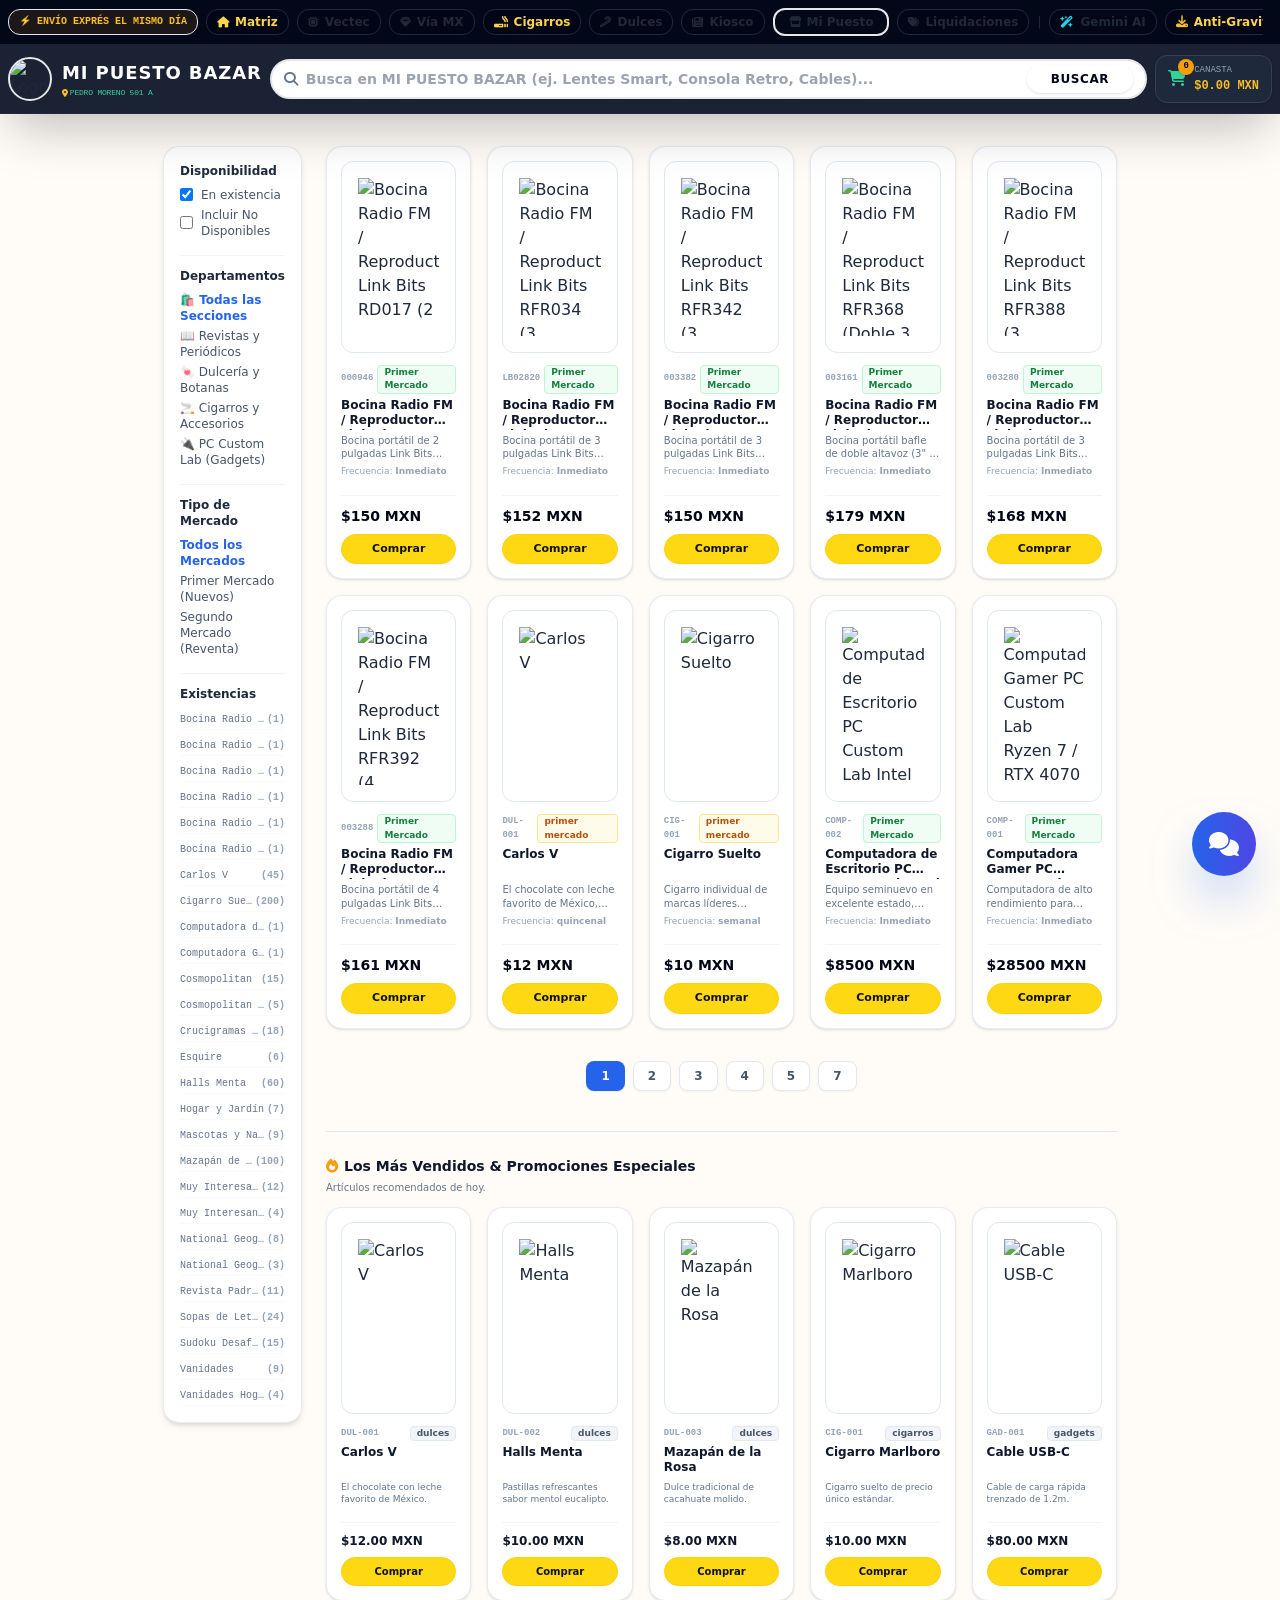
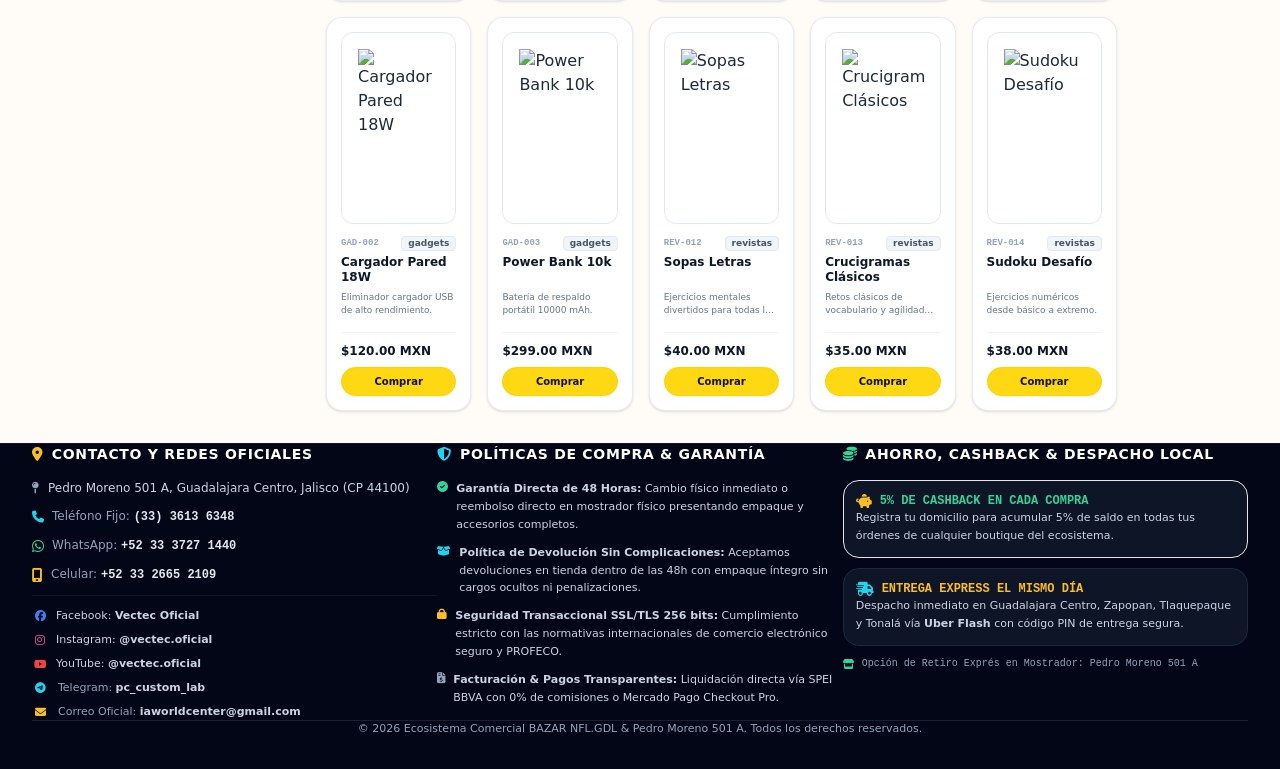
==== commit 58a8cb8f: "feat(social): Estandarizar redes sociales oficiales a Vectec (Facebook, Instagram, YouTube) y enlace" ====
--- a/.hermes/desktop-attachments/index.html
+++ b/.hermes/desktop-attachments/index.html
@@ -254,7 +254,7 @@
                     ⚡ Envío Exprés El Mismo Día
                 </span>
                 <a href="https://iaworldcenter-creator.github.io/sitios-web/" class="px-2.5 py-1 rounded-xl bg-slate-950/90 hover:bg-slate-900 border border-slate-800 hover:border-amber-400 text-amber-300 text-xs font-bold flex items-center gap-1.5 shrink-0 transition"><i class="fa-solid fa-house text-[11px]"></i> Matriz</a>
-                <a href="https://iaworldcenter-creator.github.io/pc-custom-lab/" class="px-2.5 py-1 rounded-xl bg-slate-950/90 hover:bg-slate-900 border border-slate-800 hover:border-cyan-400 text-cyan-300 text-xs font-bold flex items-center gap-1.5 shrink-0 transition"><i class="fa-solid fa-microchip text-[11px]"></i> PC Custom</a>
+                <a href="https://iaworldcenter-creator.github.io/vectec/" title="Vectec | Vector Tecnológico" class="px-2.5 py-1 rounded-xl bg-slate-950/90 hover:bg-slate-900 border border-slate-800 hover:border-cyan-400 text-cyan-300 text-xs font-bold flex items-center gap-1.5 shrink-0 transition"><i class="fa-solid fa-microchip text-[11px]"></i> Vectec</a>
                 <a href="https://iaworldcenter-creator.github.io/bazar-viamx-NFL.GDL/" class="px-2.5 py-1 rounded-xl bg-slate-950/90 hover:bg-slate-900 border border-slate-800 hover:border-cyan-300 text-cyan-200 text-xs font-bold flex items-center gap-1.5 shrink-0 transition"><i class="fa-solid fa-gem text-[11px]"></i> Vía MX</a>
                 <a href="https://iaworldcenter-creator.github.io/cigarros-bazar/" class="px-2.5 py-1 rounded-xl bg-slate-950/90 hover:bg-slate-900 border border-slate-800 hover:border-amber-500 text-amber-300 text-xs font-bold flex items-center gap-1.5 shrink-0 transition"><i class="fa-solid fa-smoking text-[11px]"></i> Cigarros</a>
                 <a href="https://iaworldcenter-creator.github.io/dulces-bazar/" class="px-2.5 py-1 rounded-xl bg-slate-950/90 hover:bg-slate-900 border border-slate-800 hover:border-pink-500 text-pink-300 text-xs font-bold flex items-center gap-1.5 shrink-0 transition"><i class="fa-solid fa-candy-cane text-[11px]"></i> Dulces</a>
@@ -276,7 +276,7 @@
             <!-- Logo y Marca Oficial con H1 -->
             <div class="flex items-center gap-2.5 cursor-pointer shrink-0" onclick="document.getElementById('pie-de-pagina').scrollIntoView({ behavior: 'smooth' });">
                 <div class="relative w-9 h-9 sm:w-11 sm:h-11 flex items-center justify-center shrink-0">
-                    <img src="assets/img/mascota_tigre_thumb.webp" alt="Logo MI PUESTO BAZAR" width="44" height="44" fetchpriority="high" decoding="async" class="w-9 h-9 sm:w-11 sm:h-11 rounded-full object-cover border-2 border-emerald-500 shadow-[0_0_18px_rgba(16,185,129,0.8)] shrink-0" onerror="this.onerror=null;this.src='https://iaworldcenter-creator.github.io/pc-custom-lab/assets/img/mascota_tigre.webp';" />
+                    <img src="assets/img/mascota_tigre_thumb.webp" alt="Logo MI PUESTO BAZAR" width="44" height="44" fetchpriority="high" decoding="async" class="w-9 h-9 sm:w-11 sm:h-11 rounded-full object-cover border-2 border-emerald-500 shadow-[0_0_18px_rgba(16,185,129,0.8)] shrink-0" onerror="this.onerror=null;this.src='https://iaworldcenter-creator.github.io/vectec/assets/img/mascota_tigre.webp';" />
                 </div>
                 <div class="flex flex-col min-w-0">
                     <h1 class="font-black text-xs sm:text-lg text-white tracking-wider uppercase leading-tight truncate max-w-[110px] sm:max-w-none">MI PUESTO BAZAR</h1>
@@ -1381,19 +1381,16 @@
                     </p>
                     
                     <div class="flex flex-col gap-2 pt-3 border-t border-slate-900 text-[11px] text-slate-400 font-medium">
-                        <a href="https://www.facebook.com/profile.php?id=61593020515115" target="_blank" rel="noopener" class="hover:text-blue-400 transition flex items-center gap-2.5 group">
-                            <i class="fa-brands fa-facebook text-blue-500 w-4 text-center group-hover:scale-110 transition"></i>
-                            <span>Facebook: <strong class="text-slate-300 group-hover:text-blue-400">BAZAR NFL.GDL</strong></span>
-                        </a>
-                        <a href="https://www.instagram.com/pccustomlab/" target="_blank" rel="noopener" class="hover:text-pink-400 transition flex items-center gap-2.5 group">
-                            <i class="fa-brands fa-instagram text-pink-500 w-4 text-center group-hover:scale-110 transition"></i>
-                            <span>Instagram: <strong class="text-slate-300 group-hover:text-pink-400">@pccustomlab</strong></span>
-                        </a>
-                        <a href="https://www.youtube.com/@IAWorldCenter" target="_blank" rel="noopener" class="hover:text-red-400 transition flex items-center gap-2.5 group">
-                            <i class="fa-brands fa-youtube text-red-500 w-4 text-center group-hover:scale-110 transition"></i>
-                            <span>YouTube: <strong class="text-slate-300 group-hover:text-red-400">IA World Center</strong></span>
-                        </a>
-                        <a href="https://t.me/pc_custom_lab" target="_blank" rel="noopener" class="hover:text-cyan-400 transition flex items-center gap-2.5 group">
+                        <a href="https://www.facebook.com/vectec.oficial/" target="_blank" rel="noopener noreferrer" aria-label="Perfil oficial de Facebook" class="text-slate-300 hover:text-blue-400 flex items-center gap-2 transition min-h-[44px]">
+              <i class="fa-brands fa-facebook text-blue-500 w-4 text-center" aria-hidden="true"></i> <span>Facebook: <strong>Vectec Oficial</strong></span>
+            </a>
+                        <a href="https://www.instagram.com/vectec.oficial/" target="_blank" rel="noopener noreferrer" aria-label="Perfil oficial de Instagram" class="text-slate-300 hover:text-pink-400 flex items-center gap-2 transition min-h-[44px]">
+              <i class="fa-brands fa-instagram text-pink-500 w-4 text-center" aria-hidden="true"></i> <span>Instagram: <strong>@vectec.oficial</strong></span>
+            </a>
+                        <a href="https://www.youtube.com/@vectec.oficial" target="_blank" rel="noopener noreferrer" aria-label="Canal oficial de YouTube" class="text-slate-300 hover:text-red-400 flex items-center gap-2 transition min-h-[44px]">
+              <i class="fa-brands fa-youtube text-red-500 w-4 text-center" aria-hidden="true"></i> <span>YouTube: <strong>@vectec.oficial</strong></span>
+            </a>
+                        <a href="https://t.me/pc_custom_lab" target="_blank" rel="noopener noreferrer" class="hover:text-cyan-400 transition flex items-center gap-2.5 group">
                             <i class="fa-brands fa-telegram text-cyan-400 w-4 text-center group-hover:scale-110 transition"></i>
                             <span>Telegram: <strong class="text-slate-300 group-hover:text-cyan-400">pc_custom_lab</strong></span>
                         </a>
@@ -1627,6 +1624,7 @@
 
     <script defer src="js/cart-engine.js"></script>
     <script defer src="js/ux-engine.js"></script>
+    <script defer src="js/ecosystem-catalog-engine.js"></script>
 </body>
 </html>
 
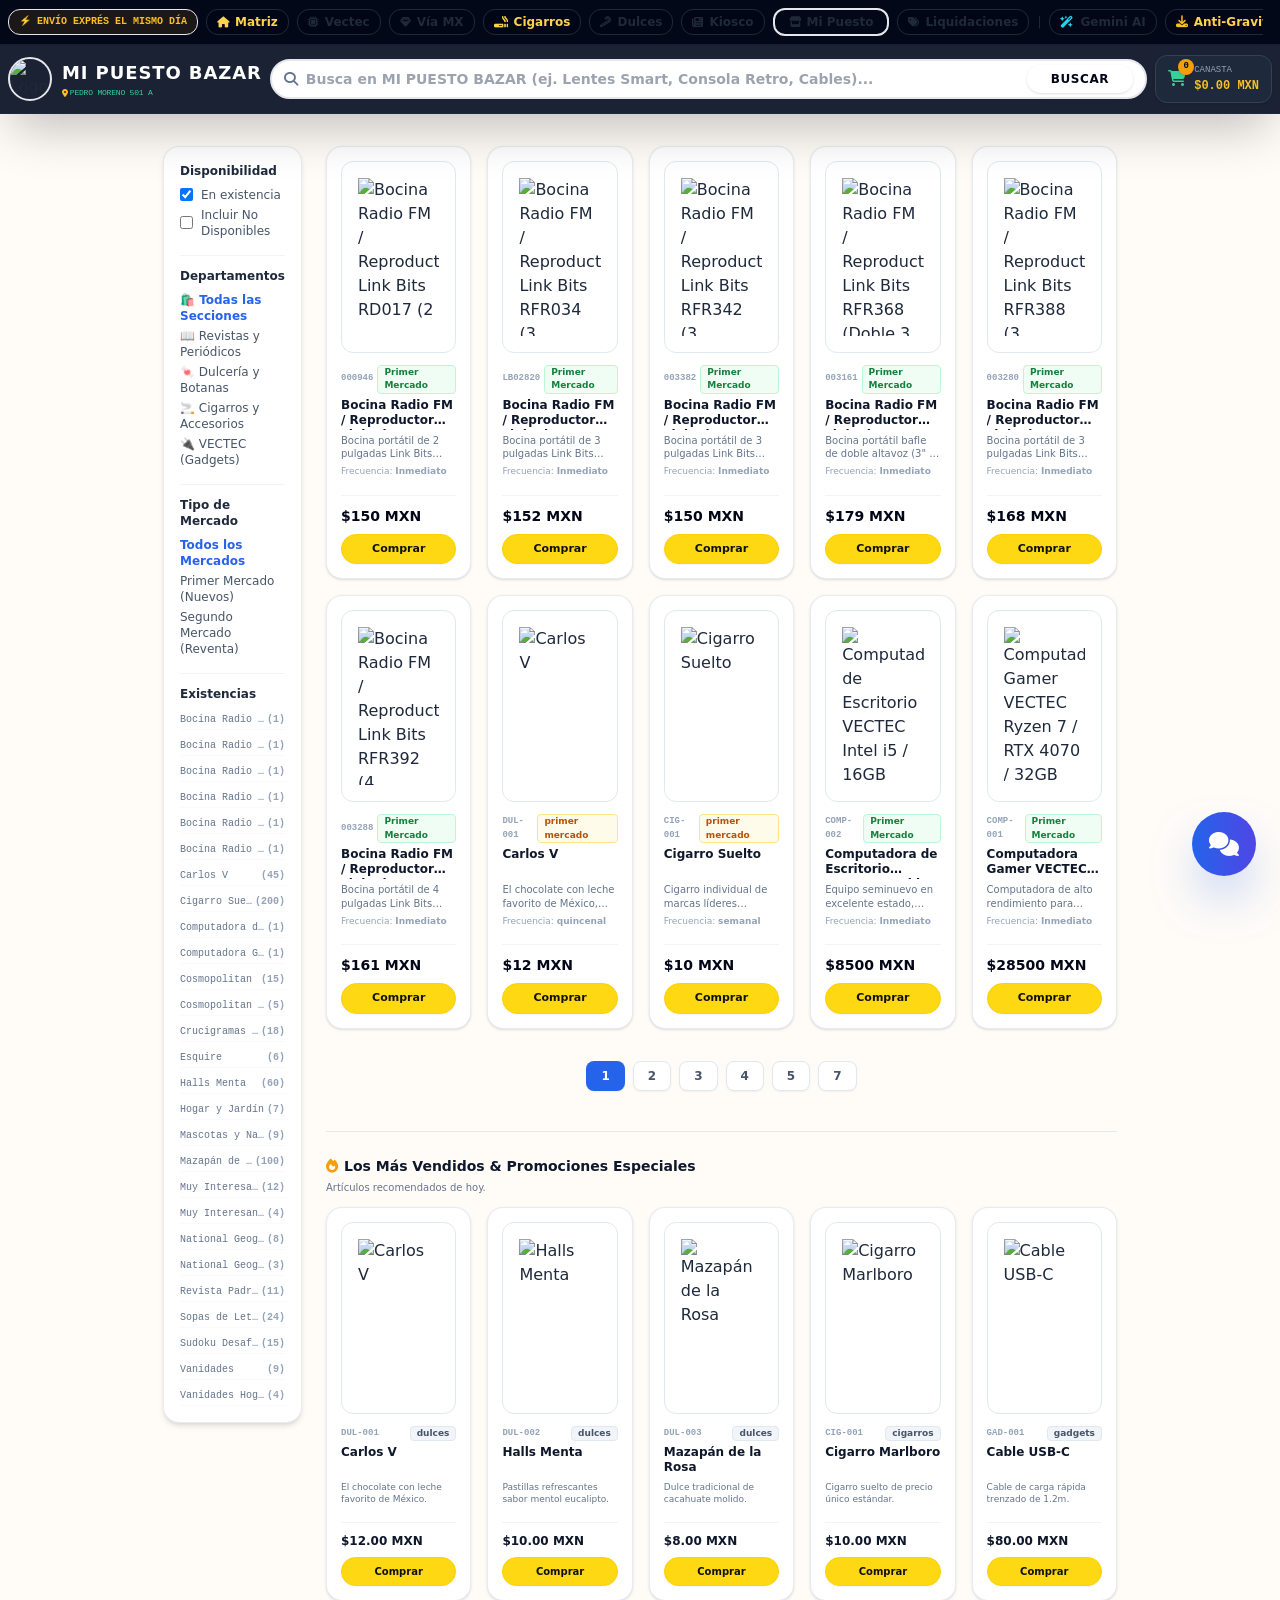
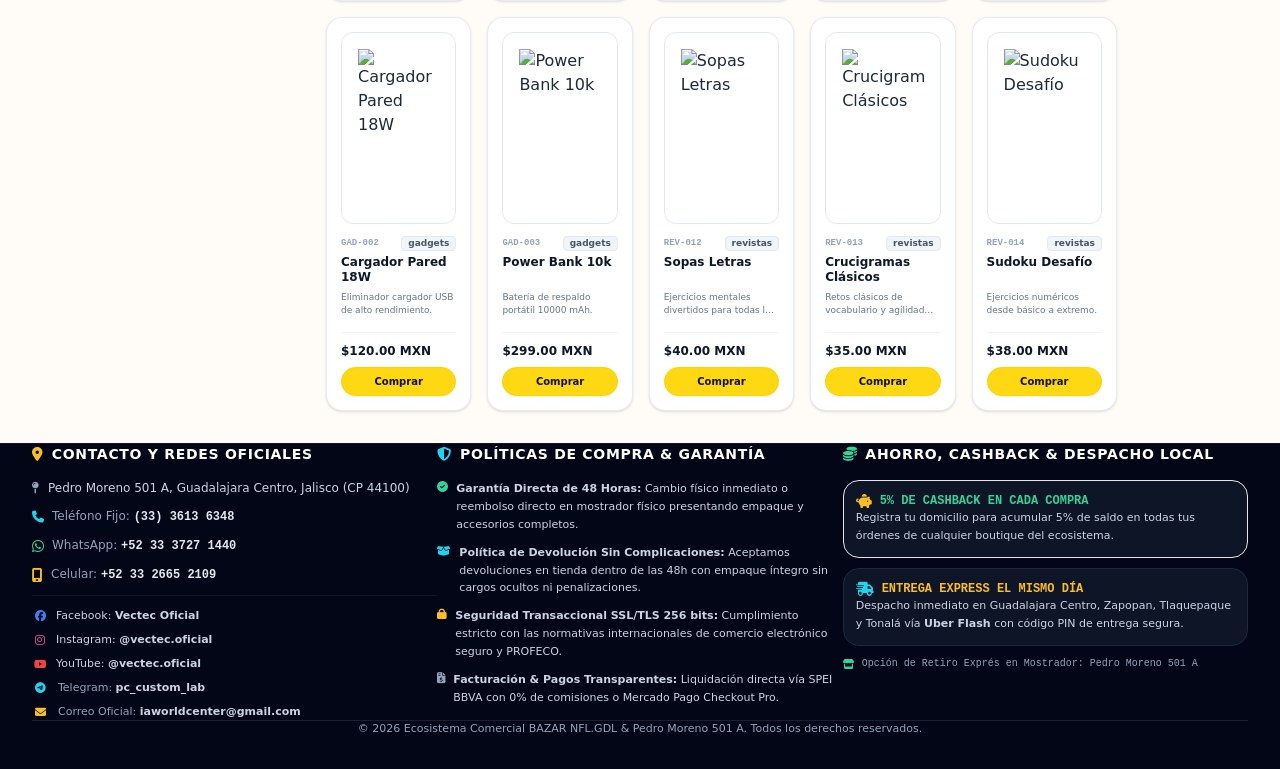
==== commit dbaa952d: "Fix: Erradicacion de PC Custom Lab por VECTEC, paginacion 10x200 y catalogos unificados" ====
--- a/.hermes/desktop-attachments/index.html
+++ b/.hermes/desktop-attachments/index.html
@@ -180,8 +180,8 @@
         const promptDiv = document.getElementById("header-delivery-prompt");
         if (!promptDiv) return;
         const stored = localStorage.getItem("user_delivery_address");
-        // Check if we are inside pc-custom-lab (uses relative path for checkout)
-        const isPcCustomLab = window.location.pathname.includes("pc-custom-lab");
+        // Check if we are inside VECTEC (uses relative path for checkout)
+        const isPcCustomLab = window.location.pathname.includes("VECTEC");
         const checkoutUrl = isPcCustomLab ? "../mi-puesto-bazar/checkout.html" : "checkout.html";
         
         if (stored) {
@@ -390,7 +390,7 @@
                         <li class="cursor-pointer hover:text-blue-600" onclick="filterByDept('revistas')">📖 Revistas y Periódicos</li>
                         <li class="cursor-pointer hover:text-blue-600" onclick="filterByDept('dulces')">🍬 Dulcería y Botanas</li>
                         <li class="cursor-pointer hover:text-blue-600" onclick="filterByDept('cigarros')">🚬 Cigarros y Accesorios</li>
-                        <li class="cursor-pointer hover:text-blue-600" onclick="filterByDept('gadgets')">🔌 PC Custom Lab (Gadgets)</li>
+                        <li class="cursor-pointer hover:text-blue-600" onclick="filterByDept('gadgets')">🔌 VECTEC (Gadgets)</li>
                     </ul>
                 </div>
 
@@ -575,7 +575,7 @@
         },
         {
                 "sku": "COMP-002",
-                "nombre": "Computadora de Escritorio PC Custom Lab Intel i5 / 16GB RAM / 500GB SSD",
+                "nombre": "Computadora de Escritorio VECTEC Intel i5 / 16GB RAM / 500GB SSD",
                 "imagen": "assets/img/portadas/tech_cover.webp",
                 "precio": "8500",
                 "frecuencia": "Inmediato",
@@ -591,7 +591,7 @@
         },
         {
                 "sku": "COMP-001",
-                "nombre": "Computadora Gamer PC Custom Lab Ryzen 7 / RTX 4070 / 32GB RAM / 1TB SSD",
+                "nombre": "Computadora Gamer VECTEC Ryzen 7 / RTX 4070 / 32GB RAM / 1TB SSD",
                 "imagen": "assets/img/portadas/tech_cover.webp",
                 "precio": "28500",
                 "frecuencia": "Inmediato",
@@ -1390,7 +1390,7 @@
                         <a href="https://www.youtube.com/@vectec.oficial" target="_blank" rel="noopener noreferrer" aria-label="Canal oficial de YouTube" class="text-slate-300 hover:text-red-400 flex items-center gap-2 transition min-h-[44px]">
               <i class="fa-brands fa-youtube text-red-500 w-4 text-center" aria-hidden="true"></i> <span>YouTube: <strong>@vectec.oficial</strong></span>
             </a>
-                        <a href="https://t.me/pc_custom_lab" target="_blank" rel="noopener noreferrer" class="hover:text-cyan-400 transition flex items-center gap-2.5 group">
+                        <a href="https://t.me/vectec_gdl" target="_blank" rel="noopener noreferrer" class="hover:text-cyan-400 transition flex items-center gap-2.5 group">
                             <i class="fa-brands fa-telegram text-cyan-400 w-4 text-center group-hover:scale-110 transition"></i>
                             <span>Telegram: <strong class="text-slate-300 group-hover:text-cyan-400">pc_custom_lab</strong></span>
                         </a>
